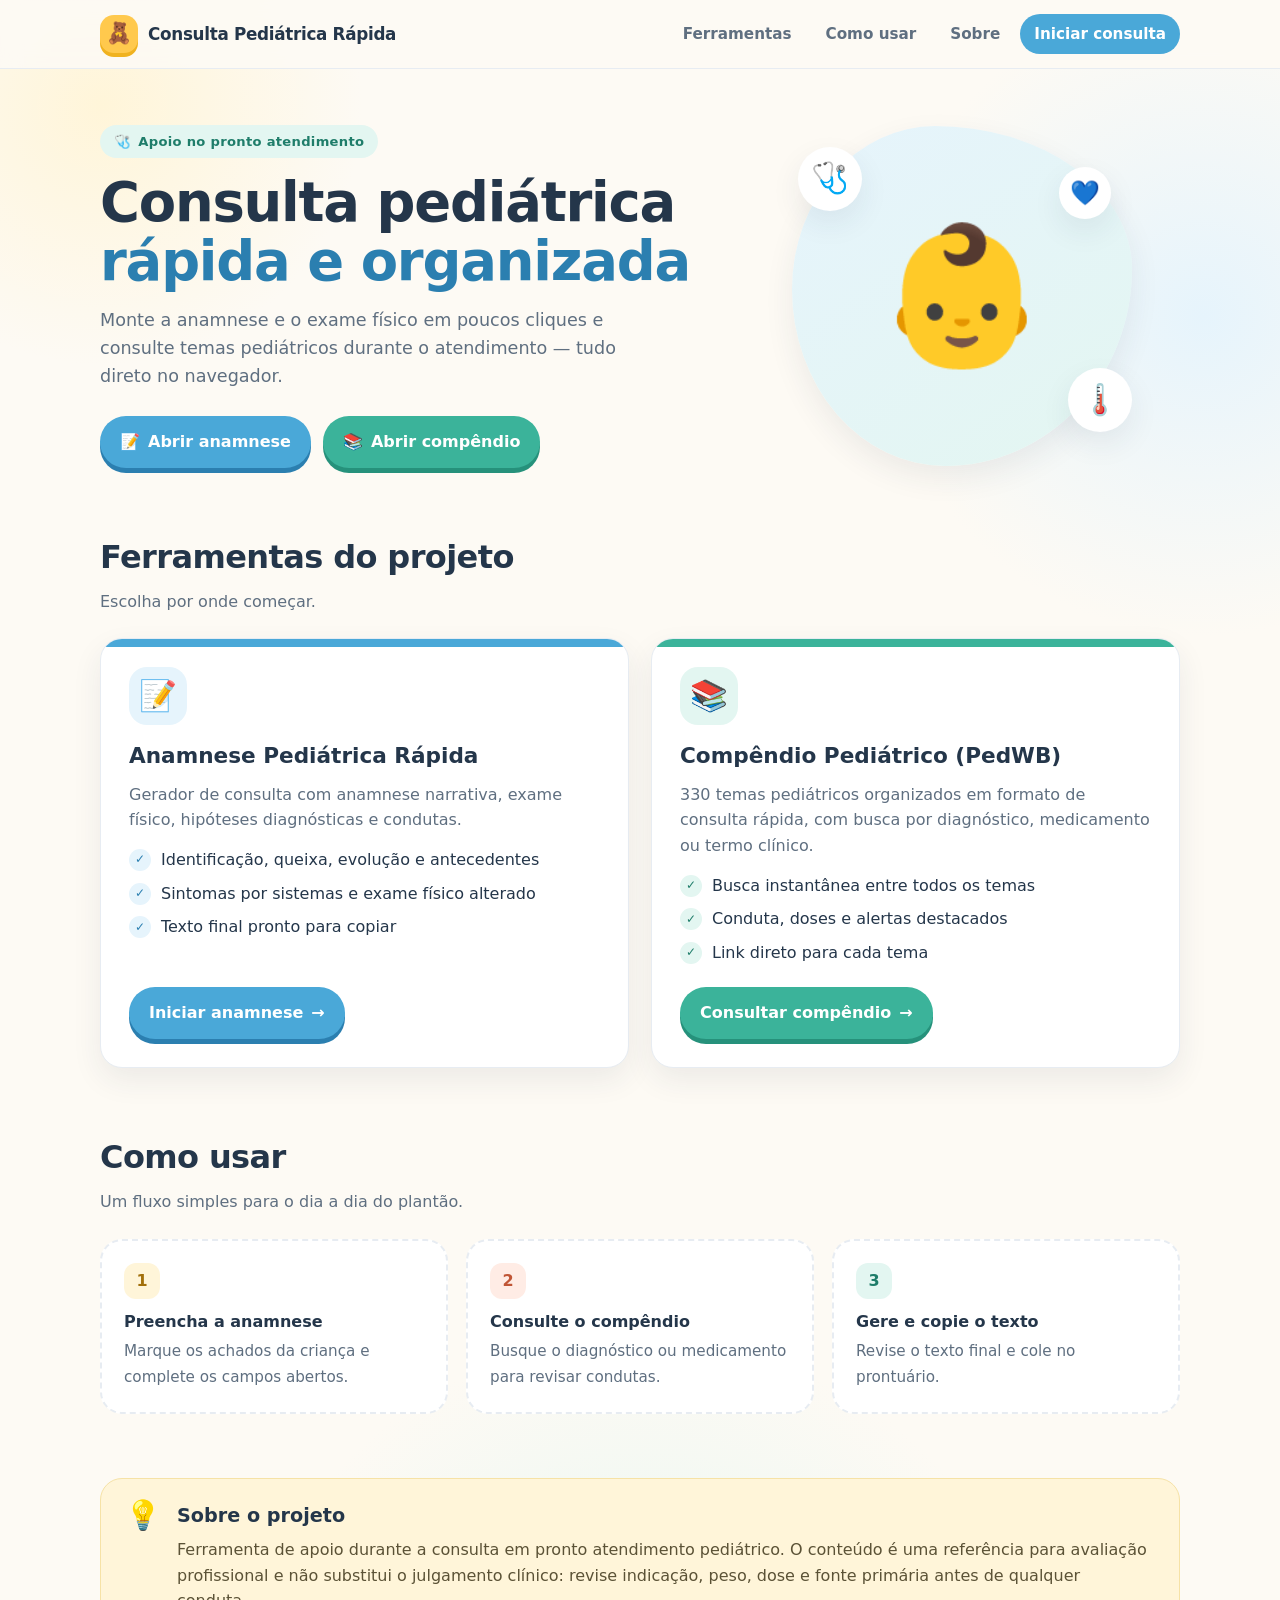
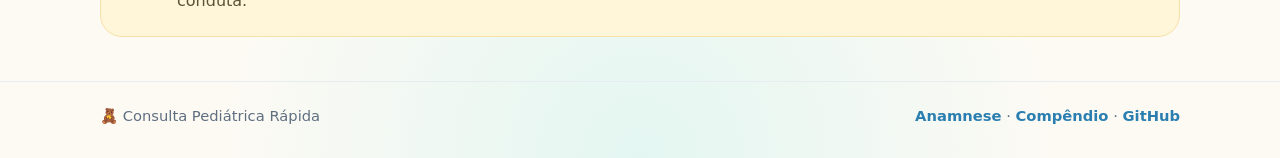
==== index.html @ bb2a7071 "Pediatric landing page with menu linking to anamnese and compêndio Co-authored-by: iagochaves3-cell " ====
<!doctype html>
<html lang="pt-BR">
<head>
<meta charset="utf-8">
<meta name="viewport" content="width=device-width, initial-scale=1">
<title>Consulta Pediátrica Rápida</title>
<meta name="description" content="Consulta Pediátrica Rápida — anamnese pediátrica guiada e compêndio pediátrico para apoio durante a consulta em pronto atendimento.">
<meta name="theme-color" content="#4aa8d8">
<link rel="icon" href="data:image/svg+xml,%3Csvg xmlns='http://www.w3.org/2000/svg' viewBox='0 0 100 100'%3E%3Ctext y='.9em' font-size='90'%3E%F0%9F%A7%B8%3C/text%3E%3C/svg%3E">
<style>
:root{--bg:#fdfaf4;--card:#fff;--text:#24364a;--muted:#5f6f80;--sky:#4aa8d8;--sky-dark:#2b7fb0;--sky-soft:#e6f4fc;--mint:#3bb39a;--mint-soft:#e3f6f1;--sun:#ffc94d;--sun-soft:#fff5d9;--peach:#ff9f80;--peach-soft:#ffece5;--border:#e7ecf2;--shadow:0 12px 30px rgba(36,54,74,.08);--radius:22px}
*{box-sizing:border-box}html{scroll-behavior:smooth}
body{margin:0;min-width:300px;font-family:ui-rounded,"SF Pro Rounded","Nunito","Varela Round","Segoe UI",system-ui,-apple-system,Arial,sans-serif;color:var(--text);line-height:1.6;background:radial-gradient(circle at 8% 6%,var(--sun-soft) 0,transparent 260px),radial-gradient(circle at 94% 18%,var(--sky-soft) 0,transparent 320px),radial-gradient(circle at 50% 100%,var(--mint-soft) 0,transparent 420px),var(--bg)}
a{color:inherit}
.wrap{width:min(1080px,calc(100% - 32px));margin:0 auto}
.skip{position:absolute;left:-999px;top:8px;background:var(--text);color:#fff;padding:8px 12px;border-radius:10px;z-index:50}.skip:focus{left:8px}
header{position:sticky;top:0;z-index:20;background:rgba(253,250,244,.9);backdrop-filter:blur(10px);border-bottom:1px solid var(--border)}
.nav{display:flex;align-items:center;justify-content:space-between;gap:12px;min-height:68px;flex-wrap:wrap;padding:8px 0}
.brand{display:inline-flex;align-items:center;gap:10px;text-decoration:none;font-weight:800;font-size:1.05rem;letter-spacing:-.3px}
.brand-mark{width:38px;height:38px;display:grid;place-items:center;border-radius:14px;background:var(--sun);font-size:1.3rem;box-shadow:0 4px 0 #f0b21f}
.menu{display:flex;gap:6px;flex-wrap:wrap;margin:0;padding:0;list-style:none}
.menu a{display:inline-block;padding:8px 14px;border-radius:999px;text-decoration:none;font-weight:700;font-size:.95rem;color:var(--muted);transition:background .15s,color .15s}
.menu a:hover,.menu a:focus-visible{background:var(--sky-soft);color:var(--sky-dark)}
.menu .menu-cta{background:var(--sky);color:#fff}.menu .menu-cta:hover,.menu .menu-cta:focus-visible{background:var(--sky-dark);color:#fff}
.hero{padding:56px 0 36px;display:grid;grid-template-columns:minmax(0,1.4fr) minmax(0,1fr);gap:32px;align-items:center}
.tag{display:inline-flex;align-items:center;gap:8px;padding:6px 14px;border-radius:999px;background:var(--mint-soft);color:#1f7d6a;font-weight:800;font-size:.82rem;letter-spacing:.3px}
h1{margin:16px 0 14px;font-size:clamp(2.1rem,5.5vw,3.4rem);line-height:1.08;letter-spacing:-1.2px}
h1 span{color:var(--sky-dark)}
.lead{margin:0 0 26px;font-size:1.1rem;color:var(--muted);max-width:560px}
.actions{display:flex;gap:12px;flex-wrap:wrap}
.btn{display:inline-flex;align-items:center;gap:8px;padding:13px 20px;border-radius:999px;text-decoration:none;font-weight:800;transition:transform .15s,box-shadow .15s,background .15s}
.btn:hover{transform:translateY(-2px)}.btn:active{transform:translateY(0)}
.btn-sky{background:var(--sky);color:#fff;box-shadow:0 5px 0 var(--sky-dark)}.btn-sky:hover{box-shadow:0 7px 0 var(--sky-dark)}
.btn-mint{background:var(--mint);color:#fff;box-shadow:0 5px 0 #26917b}.btn-mint:hover{box-shadow:0 7px 0 #26917b}
.btn-ghost{background:#fff;color:var(--text);border:2px solid var(--border)}
.hero-art{position:relative;aspect-ratio:1/1;max-width:340px;width:100%;justify-self:center;border-radius:42% 58% 55% 45%/48% 42% 58% 52%;background:linear-gradient(145deg,var(--sky-soft),var(--mint-soft));display:grid;place-items:center;font-size:clamp(5rem,14vw,8.5rem);box-shadow:var(--shadow)}
.hero-art .bubble{position:absolute;display:grid;place-items:center;width:64px;height:64px;border-radius:50%;background:#fff;font-size:1.9rem;box-shadow:var(--shadow)}
.b1{top:6%;left:2%}.b2{bottom:10%;right:0}.b3{top:12%;right:6%;width:52px!important;height:52px!important;font-size:1.5rem!important}
section{scroll-margin-top:90px}
.section-title{margin:0 0 6px;font-size:clamp(1.5rem,3.5vw,2rem);letter-spacing:-.6px}
.section-sub{margin:0 0 24px;color:var(--muted)}
.tools{padding:28px 0}
.cards{display:grid;grid-template-columns:repeat(2,minmax(0,1fr));gap:22px}
.card{position:relative;background:var(--card);border:1px solid var(--border);border-radius:var(--radius);padding:28px;box-shadow:var(--shadow);display:flex;flex-direction:column;overflow:hidden}
.card::before{content:"";position:absolute;inset:0 0 auto 0;height:8px}
.card-sky::before{background:var(--sky)}.card-mint::before{background:var(--mint)}
.card-icon{width:58px;height:58px;display:grid;place-items:center;border-radius:18px;font-size:1.9rem;margin-bottom:14px}
.card-sky .card-icon{background:var(--sky-soft)}.card-mint .card-icon{background:var(--mint-soft)}
.card h3{margin:0 0 8px;font-size:1.35rem}
.card p{margin:0 0 14px;color:var(--muted)}
.card ul{margin:0 0 22px;padding:0;list-style:none;display:grid;gap:8px}
.card li{display:flex;gap:10px;align-items:flex-start}
.card li::before{content:"✓";flex:0 0 22px;height:22px;display:grid;place-items:center;border-radius:50%;font-size:.75rem;font-weight:800;margin-top:2px}
.card-sky li::before{background:var(--sky-soft);color:var(--sky-dark)}.card-mint li::before{background:var(--mint-soft);color:#1f7d6a}
.card .btn{margin-top:auto;align-self:flex-start}
.steps{padding:36px 0}
.step-list{display:grid;grid-template-columns:repeat(3,minmax(0,1fr));gap:18px;margin:0;padding:0;list-style:none;counter-reset:step}
.step-list li{counter-increment:step;background:var(--card);border:2px dashed var(--border);border-radius:var(--radius);padding:22px}
.step-list li::before{content:counter(step);display:grid;place-items:center;width:36px;height:36px;border-radius:12px;margin-bottom:10px;font-weight:800;background:var(--sun-soft);color:#a2700b}
.step-list li:nth-child(2)::before{background:var(--peach-soft);color:#c05535}
.step-list li:nth-child(3)::before{background:var(--mint-soft);color:#1f7d6a}
.step-list strong{display:block;margin-bottom:4px}
.step-list span{color:var(--muted);font-size:.95rem}
.about{padding:28px 0 44px}
.note{display:flex;gap:16px;align-items:flex-start;background:var(--sun-soft);border:1px solid #f6e2a6;border-radius:var(--radius);padding:22px 24px}
.note-icon{font-size:1.8rem;line-height:1}
.note h2{margin:0 0 6px;font-size:1.2rem}
.note p{margin:0;color:#5b5236}
footer{border-top:1px solid var(--border);padding:22px 0 30px;color:var(--muted);font-size:.92rem}
footer .wrap{display:flex;justify-content:space-between;gap:12px;flex-wrap:wrap}
footer a{font-weight:700;color:var(--sky-dark);text-decoration:none}
a:focus-visible,.btn:focus-visible{outline:3px solid var(--sun);outline-offset:3px}
@media(max-width:860px){.hero{grid-template-columns:1fr;padding-top:36px;text-align:center}.lead{margin-left:auto;margin-right:auto}.actions{justify-content:center}.hero-art{max-width:240px;order:-1}.cards,.step-list{grid-template-columns:1fr}}
@media(max-width:560px){header{position:static}.nav{justify-content:center}.menu{justify-content:center}.menu a{padding:7px 11px;font-size:.9rem}.card{padding:22px}.btn{width:100%;justify-content:center}.card .btn{align-self:stretch}.note{flex-direction:column}}
@media(prefers-reduced-motion:reduce){html{scroll-behavior:auto}.btn,.menu a{transition:none}.btn:hover{transform:none}}
</style>
</head>
<body>
<a class="skip" href="#ferramentas">Pular para o conteúdo</a>
<header>
  <nav class="wrap nav" aria-label="Menu principal">
    <a class="brand" href="./"><span class="brand-mark" aria-hidden="true">🧸</span>Consulta Pediátrica Rápida</a>
    <ul class="menu">
      <li><a href="#ferramentas">Ferramentas</a></li>
      <li><a href="#como-usar">Como usar</a></li>
      <li><a href="#sobre">Sobre</a></li>
      <li><a class="menu-cta" href="anamnese/">Iniciar consulta</a></li>
    </ul>
  </nav>
</header>

<main>
  <div class="wrap hero">
    <div>
      <span class="tag"><span aria-hidden="true">🩺</span> Apoio no pronto atendimento</span>
      <h1>Consulta pediátrica <span>rápida e organizada</span></h1>
      <p class="lead">Monte a anamnese e o exame físico em poucos cliques e consulte temas pediátricos durante o atendimento — tudo direto no navegador.</p>
      <div class="actions">
        <a class="btn btn-sky" href="anamnese/"><span aria-hidden="true">📝</span> Abrir anamnese</a>
        <a class="btn btn-mint" href="pedwb/"><span aria-hidden="true">📚</span> Abrir compêndio</a>
      </div>
    </div>
    <div class="hero-art" aria-hidden="true">
      👶
      <span class="bubble b1">🩺</span>
      <span class="bubble b2">🌡️</span>
      <span class="bubble b3">💙</span>
    </div>
  </div>

  <section class="wrap tools" id="ferramentas" aria-labelledby="ferramentas-titulo">
    <h2 class="section-title" id="ferramentas-titulo">Ferramentas do projeto</h2>
    <p class="section-sub">Escolha por onde começar.</p>
    <div class="cards">
      <article class="card card-sky">
        <div class="card-icon" aria-hidden="true">📝</div>
        <h3>Anamnese Pediátrica Rápida</h3>
        <p>Gerador de consulta com anamnese narrativa, exame físico, hipóteses diagnósticas e condutas.</p>
        <ul>
          <li>Identificação, queixa, evolução e antecedentes</li>
          <li>Sintomas por sistemas e exame físico alterado</li>
          <li>Texto final pronto para copiar</li>
        </ul>
        <a class="btn btn-sky" href="anamnese/">Iniciar anamnese <span aria-hidden="true">→</span></a>
      </article>
      <article class="card card-mint">
        <div class="card-icon" aria-hidden="true">📚</div>
        <h3>Compêndio Pediátrico (PedWB)</h3>
        <p>330 temas pediátricos organizados em formato de consulta rápida, com busca por diagnóstico, medicamento ou termo clínico.</p>
        <ul>
          <li>Busca instantânea entre todos os temas</li>
          <li>Conduta, doses e alertas destacados</li>
          <li>Link direto para cada tema</li>
        </ul>
        <a class="btn btn-mint" href="pedwb/">Consultar compêndio <span aria-hidden="true">→</span></a>
      </article>
    </div>
  </section>

  <section class="wrap steps" id="como-usar" aria-labelledby="como-usar-titulo">
    <h2 class="section-title" id="como-usar-titulo">Como usar</h2>
    <p class="section-sub">Um fluxo simples para o dia a dia do plantão.</p>
    <ol class="step-list">
      <li><strong>Preencha a anamnese</strong><span>Marque os achados da criança e complete os campos abertos.</span></li>
      <li><strong>Consulte o compêndio</strong><span>Busque o diagnóstico ou medicamento para revisar condutas.</span></li>
      <li><strong>Gere e copie o texto</strong><span>Revise o texto final e cole no prontuário.</span></li>
    </ol>
  </section>

  <section class="wrap about" id="sobre" aria-labelledby="sobre-titulo">
    <div class="note">
      <div class="note-icon" aria-hidden="true">💡</div>
      <div>
        <h2 id="sobre-titulo">Sobre o projeto</h2>
        <p>Ferramenta de apoio durante a consulta em pronto atendimento pediátrico. O conteúdo é uma referência para avaliação profissional e não substitui o julgamento clínico: revise indicação, peso, dose e fonte primária antes de qualquer conduta.</p>
      </div>
    </div>
  </section>
</main>

<footer>
  <div class="wrap">
    <span>🧸 Consulta Pediátrica Rápida</span>
    <span><a href="anamnese/">Anamnese</a> · <a href="pedwb/">Compêndio</a> · <a href="https://github.com/iagochaves3-cell/consulta-pediatrica-rapida">GitHub</a></span>
  </div>
</footer>
</body>
</html>
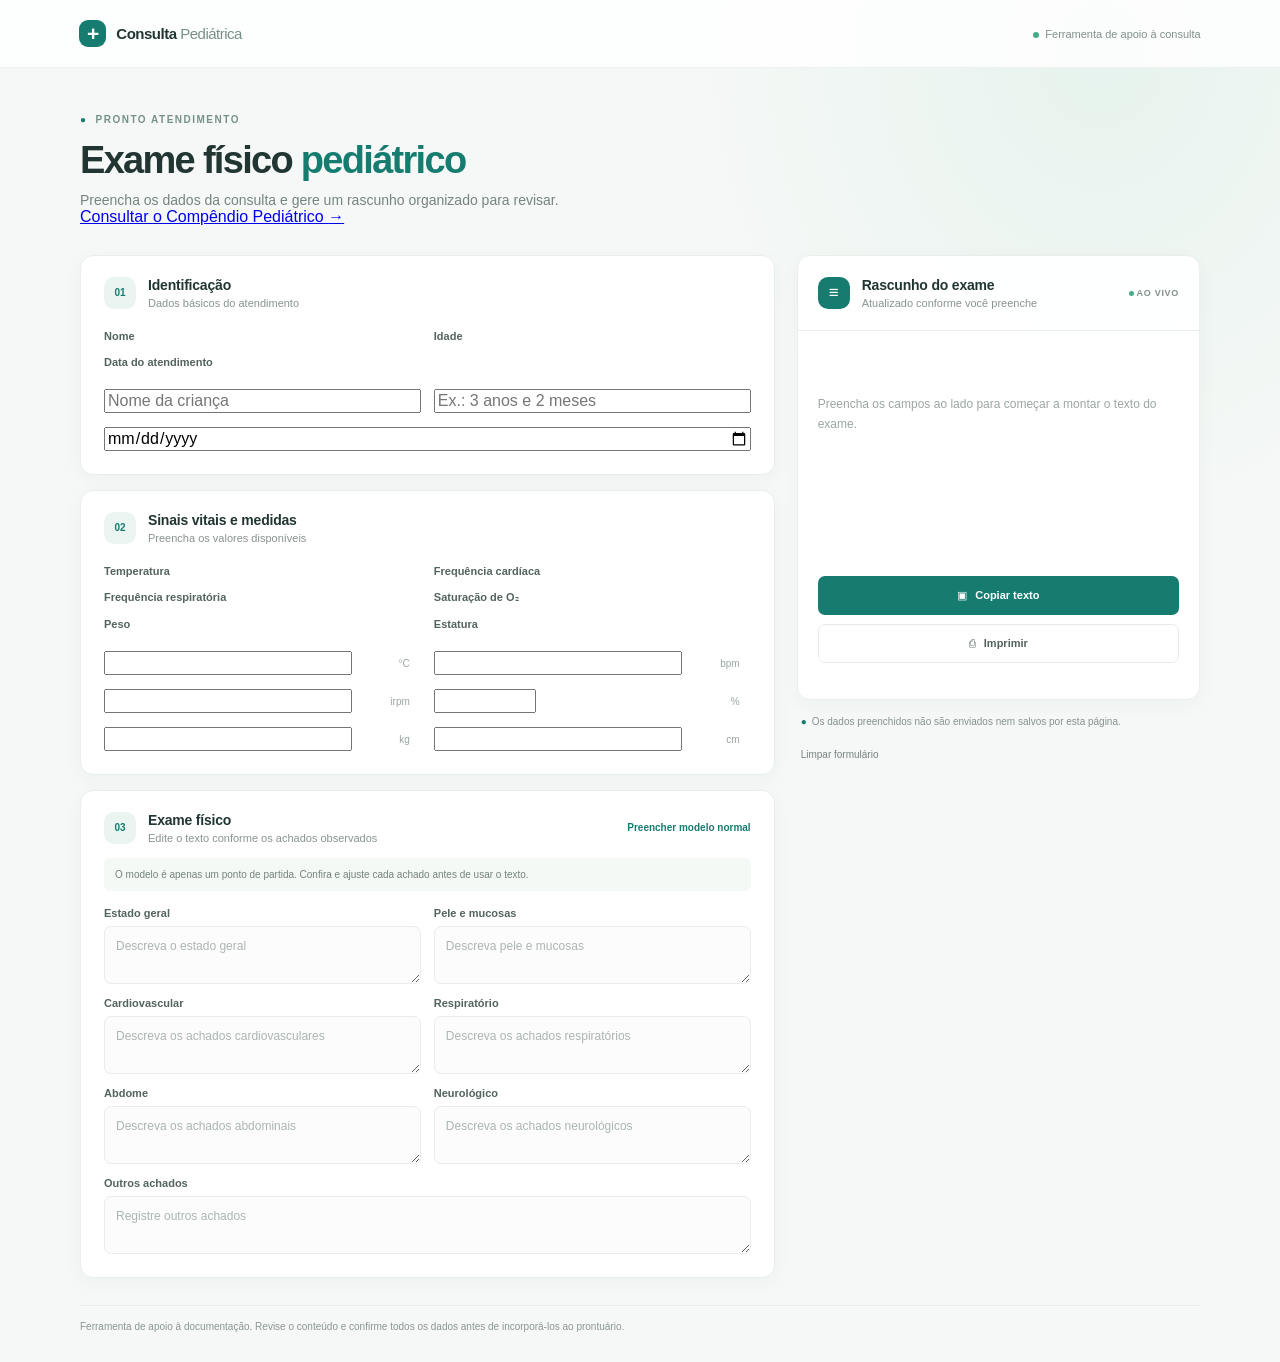
==== commit d4e38f35: "Build the main consultation page Co-authored-by: iagochaves3-cell <321781833+iagochaves3-cell@users." ====
--- a/index.html
+++ b/index.html
@@ -1,168 +1,129 @@
 <!doctype html>
 <html lang="pt-BR">
 <head>
-<meta charset="utf-8">
-<meta name="viewport" content="width=device-width, initial-scale=1">
-<title>Consulta Pediátrica Rápida</title>
-<meta name="description" content="Consulta Pediátrica Rápida — anamnese pediátrica guiada e compêndio pediátrico para apoio durante a consulta em pronto atendimento.">
-<meta name="theme-color" content="#4aa8d8">
-<link rel="icon" href="data:image/svg+xml,%3Csvg xmlns='http://www.w3.org/2000/svg' viewBox='0 0 100 100'%3E%3Ctext y='.9em' font-size='90'%3E%F0%9F%A7%B8%3C/text%3E%3C/svg%3E">
-<style>
-:root{--bg:#fdfaf4;--card:#fff;--text:#24364a;--muted:#5f6f80;--sky:#4aa8d8;--sky-dark:#2b7fb0;--sky-soft:#e6f4fc;--mint:#3bb39a;--mint-soft:#e3f6f1;--sun:#ffc94d;--sun-soft:#fff5d9;--peach:#ff9f80;--peach-soft:#ffece5;--border:#e7ecf2;--shadow:0 12px 30px rgba(36,54,74,.08);--radius:22px}
-*{box-sizing:border-box}html{scroll-behavior:smooth}
-body{margin:0;min-width:300px;font-family:ui-rounded,"SF Pro Rounded","Nunito","Varela Round","Segoe UI",system-ui,-apple-system,Arial,sans-serif;color:var(--text);line-height:1.6;background:radial-gradient(circle at 8% 6%,var(--sun-soft) 0,transparent 260px),radial-gradient(circle at 94% 18%,var(--sky-soft) 0,transparent 320px),radial-gradient(circle at 50% 100%,var(--mint-soft) 0,transparent 420px),var(--bg)}
-a{color:inherit}
-.wrap{width:min(1080px,calc(100% - 32px));margin:0 auto}
-.skip{position:absolute;left:-999px;top:8px;background:var(--text);color:#fff;padding:8px 12px;border-radius:10px;z-index:50}.skip:focus{left:8px}
-header{position:sticky;top:0;z-index:20;background:rgba(253,250,244,.9);backdrop-filter:blur(10px);border-bottom:1px solid var(--border)}
-.nav{display:flex;align-items:center;justify-content:space-between;gap:12px;min-height:68px;flex-wrap:wrap;padding:8px 0}
-.brand{display:inline-flex;align-items:center;gap:10px;text-decoration:none;font-weight:800;font-size:1.05rem;letter-spacing:-.3px}
-.brand-mark{width:38px;height:38px;display:grid;place-items:center;border-radius:14px;background:var(--sun);font-size:1.3rem;box-shadow:0 4px 0 #f0b21f}
-.menu{display:flex;gap:6px;flex-wrap:wrap;margin:0;padding:0;list-style:none}
-.menu a{display:inline-block;padding:8px 14px;border-radius:999px;text-decoration:none;font-weight:700;font-size:.95rem;color:var(--muted);transition:background .15s,color .15s}
-.menu a:hover,.menu a:focus-visible{background:var(--sky-soft);color:var(--sky-dark)}
-.menu .menu-cta{background:var(--sky);color:#fff}.menu .menu-cta:hover,.menu .menu-cta:focus-visible{background:var(--sky-dark);color:#fff}
-.hero{padding:56px 0 36px;display:grid;grid-template-columns:minmax(0,1.4fr) minmax(0,1fr);gap:32px;align-items:center}
-.tag{display:inline-flex;align-items:center;gap:8px;padding:6px 14px;border-radius:999px;background:var(--mint-soft);color:#1f7d6a;font-weight:800;font-size:.82rem;letter-spacing:.3px}
-h1{margin:16px 0 14px;font-size:clamp(2.1rem,5.5vw,3.4rem);line-height:1.08;letter-spacing:-1.2px}
-h1 span{color:var(--sky-dark)}
-.lead{margin:0 0 26px;font-size:1.1rem;color:var(--muted);max-width:560px}
-.actions{display:flex;gap:12px;flex-wrap:wrap}
-.btn{display:inline-flex;align-items:center;gap:8px;padding:13px 20px;border-radius:999px;text-decoration:none;font-weight:800;transition:transform .15s,box-shadow .15s,background .15s}
-.btn:hover{transform:translateY(-2px)}.btn:active{transform:translateY(0)}
-.btn-sky{background:var(--sky);color:#fff;box-shadow:0 5px 0 var(--sky-dark)}.btn-sky:hover{box-shadow:0 7px 0 var(--sky-dark)}
-.btn-mint{background:var(--mint);color:#fff;box-shadow:0 5px 0 #26917b}.btn-mint:hover{box-shadow:0 7px 0 #26917b}
-.btn-ghost{background:#fff;color:var(--text);border:2px solid var(--border)}
-.hero-art{position:relative;aspect-ratio:1/1;max-width:340px;width:100%;justify-self:center;border-radius:42% 58% 55% 45%/48% 42% 58% 52%;background:linear-gradient(145deg,var(--sky-soft),var(--mint-soft));display:grid;place-items:center;font-size:clamp(5rem,14vw,8.5rem);box-shadow:var(--shadow)}
-.hero-art .bubble{position:absolute;display:grid;place-items:center;width:64px;height:64px;border-radius:50%;background:#fff;font-size:1.9rem;box-shadow:var(--shadow)}
-.b1{top:6%;left:2%}.b2{bottom:10%;right:0}.b3{top:12%;right:6%;width:52px!important;height:52px!important;font-size:1.5rem!important}
-section{scroll-margin-top:90px}
-.section-title{margin:0 0 6px;font-size:clamp(1.5rem,3.5vw,2rem);letter-spacing:-.6px}
-.section-sub{margin:0 0 24px;color:var(--muted)}
-.tools{padding:28px 0}
-.cards{display:grid;grid-template-columns:repeat(2,minmax(0,1fr));gap:22px}
-.card{position:relative;background:var(--card);border:1px solid var(--border);border-radius:var(--radius);padding:28px;box-shadow:var(--shadow);display:flex;flex-direction:column;overflow:hidden}
-.card::before{content:"";position:absolute;inset:0 0 auto 0;height:8px}
-.card-sky::before{background:var(--sky)}.card-mint::before{background:var(--mint)}
-.card-icon{width:58px;height:58px;display:grid;place-items:center;border-radius:18px;font-size:1.9rem;margin-bottom:14px}
-.card-sky .card-icon{background:var(--sky-soft)}.card-mint .card-icon{background:var(--mint-soft)}
-.card h3{margin:0 0 8px;font-size:1.35rem}
-.card p{margin:0 0 14px;color:var(--muted)}
-.card ul{margin:0 0 22px;padding:0;list-style:none;display:grid;gap:8px}
-.card li{display:flex;gap:10px;align-items:flex-start}
-.card li::before{content:"✓";flex:0 0 22px;height:22px;display:grid;place-items:center;border-radius:50%;font-size:.75rem;font-weight:800;margin-top:2px}
-.card-sky li::before{background:var(--sky-soft);color:var(--sky-dark)}.card-mint li::before{background:var(--mint-soft);color:#1f7d6a}
-.card .btn{margin-top:auto;align-self:flex-start}
-.steps{padding:36px 0}
-.step-list{display:grid;grid-template-columns:repeat(3,minmax(0,1fr));gap:18px;margin:0;padding:0;list-style:none;counter-reset:step}
-.step-list li{counter-increment:step;background:var(--card);border:2px dashed var(--border);border-radius:var(--radius);padding:22px}
-.step-list li::before{content:counter(step);display:grid;place-items:center;width:36px;height:36px;border-radius:12px;margin-bottom:10px;font-weight:800;background:var(--sun-soft);color:#a2700b}
-.step-list li:nth-child(2)::before{background:var(--peach-soft);color:#c05535}
-.step-list li:nth-child(3)::before{background:var(--mint-soft);color:#1f7d6a}
-.step-list strong{display:block;margin-bottom:4px}
-.step-list span{color:var(--muted);font-size:.95rem}
-.about{padding:28px 0 44px}
-.note{display:flex;gap:16px;align-items:flex-start;background:var(--sun-soft);border:1px solid #f6e2a6;border-radius:var(--radius);padding:22px 24px}
-.note-icon{font-size:1.8rem;line-height:1}
-.note h2{margin:0 0 6px;font-size:1.2rem}
-.note p{margin:0;color:#5b5236}
-footer{border-top:1px solid var(--border);padding:22px 0 30px;color:var(--muted);font-size:.92rem}
-footer .wrap{display:flex;justify-content:space-between;gap:12px;flex-wrap:wrap}
-footer a{font-weight:700;color:var(--sky-dark);text-decoration:none}
-a:focus-visible,.btn:focus-visible{outline:3px solid var(--sun);outline-offset:3px}
-@media(max-width:860px){.hero{grid-template-columns:1fr;padding-top:36px;text-align:center}.lead{margin-left:auto;margin-right:auto}.actions{justify-content:center}.hero-art{max-width:240px;order:-1}.cards,.step-list{grid-template-columns:1fr}}
-@media(max-width:560px){header{position:static}.nav{justify-content:center}.menu{justify-content:center}.menu a{padding:7px 11px;font-size:.9rem}.card{padding:22px}.btn{width:100%;justify-content:center}.card .btn{align-self:stretch}.note{flex-direction:column}}
-@media(prefers-reduced-motion:reduce){html{scroll-behavior:auto}.btn,.menu a{transition:none}.btn:hover{transform:none}}
-</style>
+  <meta charset="utf-8">
+  <meta name="viewport" content="width=device-width, initial-scale=1">
+  <meta name="description" content="Ferramenta para organizar informações e gerar um rascunho de exame pediátrico.">
+  <title>Consulta Pediátrica Rápida</title>
+  <link rel="stylesheet" href="./styles.css">
+  <script src="./app.js" defer></script>
 </head>
 <body>
-<a class="skip" href="#ferramentas">Pular para o conteúdo</a>
-<header>
-  <nav class="wrap nav" aria-label="Menu principal">
-    <a class="brand" href="./"><span class="brand-mark" aria-hidden="true">🧸</span>Consulta Pediátrica Rápida</a>
-    <ul class="menu">
-      <li><a href="#ferramentas">Ferramentas</a></li>
-      <li><a href="#como-usar">Como usar</a></li>
-      <li><a href="#sobre">Sobre</a></li>
-      <li><a class="menu-cta" href="anamnese/">Iniciar consulta</a></li>
-    </ul>
-  </nav>
-</header>
+  <header class="topbar">
+    <a class="brand" href="./">
+      <span class="brand-mark" aria-hidden="true">+</span>
+      <span>Consulta <span class="brand-light">Pediátrica</span></span>
+    </a>
+    <div class="topbar-note"><span class="status-dot"></span>Ferramenta de apoio à consulta</div>
+  </header>
 
-<main>
-  <div class="wrap hero">
-    <div>
-      <span class="tag"><span aria-hidden="true">🩺</span> Apoio no pronto atendimento</span>
-      <h1>Consulta pediátrica <span>rápida e organizada</span></h1>
-      <p class="lead">Monte a anamnese e o exame físico em poucos cliques e consulte temas pediátricos durante o atendimento — tudo direto no navegador.</p>
-      <div class="actions">
-        <a class="btn btn-sky" href="anamnese/"><span aria-hidden="true">📝</span> Abrir anamnese</a>
-        <a class="btn btn-mint" href="pedwb/"><span aria-hidden="true">📚</span> Abrir compêndio</a>
-      </div>
+  <main class="page-shell">
+    <section class="intro" aria-labelledby="page-title">
+      <div class="eyebrow"><span aria-hidden="true">●</span>PRONTO ATENDIMENTO</div>
+      <h1 id="page-title">Exame físico <span>pediátrico</span></h1>
+      <p>Preencha os dados da consulta e gere um rascunho organizado para revisar.</p>
+      <a class="intro-link" href="./pedwb/">Consultar o Compêndio Pediátrico <span aria-hidden="true">→</span></a>
+    </section>
+
+    <div class="workspace">
+      <form class="form-column" id="exam-form">
+        <section class="card" aria-labelledby="identity-heading">
+          <div class="section-heading">
+            <span class="section-icon" aria-hidden="true">01</span>
+            <div>
+              <h2 id="identity-heading">Identificação</h2>
+              <p>Dados básicos do atendimento</p>
+            </div>
+          </div>
+          <div class="field-grid">
+            <label class="field" for="patient-name">Nome</label>
+            <label class="field" for="patient-age">Idade</label>
+            <label class="field field-wide" for="exam-date">Data do atendimento</label>
+          </div>
+          <div class="field-grid">
+            <input id="patient-name" name="patient-name" type="text" autocomplete="off" placeholder="Nome da criança">
+            <input id="patient-age" name="patient-age" type="text" autocomplete="off" placeholder="Ex.: 3 anos e 2 meses">
+            <input class="field-wide" id="exam-date" name="exam-date" type="date">
+          </div>
+        </section>
+
+        <section class="card" aria-labelledby="vitals-heading">
+          <div class="section-heading">
+            <span class="section-icon" aria-hidden="true">02</span>
+            <div>
+              <h2 id="vitals-heading">Sinais vitais e medidas</h2>
+              <p>Preencha os valores disponíveis</p>
+            </div>
+          </div>
+          <div class="field-grid">
+            <label class="field" for="temperature">Temperatura</label>
+            <label class="field" for="heart-rate">Frequência cardíaca</label>
+            <label class="field" for="respiratory-rate">Frequência respiratória</label>
+            <label class="field" for="oxygen-saturation">Saturação de O₂</label>
+            <label class="field" for="weight">Peso</label>
+            <label class="field" for="height">Estatura</label>
+          </div>
+          <div class="field-grid">
+            <div class="input-unit"><input id="temperature" name="temperature" type="number" step="0.1" inputmode="decimal" aria-label="Temperatura"><span>°C</span></div>
+            <div class="input-unit"><input id="heart-rate" name="heart-rate" type="number" step="1" inputmode="numeric" aria-label="Frequência cardíaca"><span>bpm</span></div>
+            <div class="input-unit"><input id="respiratory-rate" name="respiratory-rate" type="number" step="1" inputmode="numeric" aria-label="Frequência respiratória"><span>irpm</span></div>
+            <div class="input-unit"><input id="oxygen-saturation" name="oxygen-saturation" type="number" min="0" max="100" step="1" inputmode="numeric" aria-label="Saturação de oxigênio"><span>%</span></div>
+            <div class="input-unit"><input id="weight" name="weight" type="number" min="0" step="0.01" inputmode="decimal" aria-label="Peso"><span>kg</span></div>
+            <div class="input-unit"><input id="height" name="height" type="number" min="0" step="0.1" inputmode="decimal" aria-label="Estatura"><span>cm</span></div>
+          </div>
+        </section>
+
+        <section class="card" aria-labelledby="examination-heading">
+          <div class="section-heading section-heading-wrap">
+            <span class="section-icon" aria-hidden="true">03</span>
+            <div>
+              <h2 id="examination-heading">Exame físico</h2>
+              <p>Edite o texto conforme os achados observados</p>
+            </div>
+            <button class="text-button" id="normal-template" type="button">Preencher modelo normal</button>
+          </div>
+          <p class="template-note">O modelo é apenas um ponto de partida. Confira e ajuste cada achado antes de usar o texto.</p>
+          <div class="exam-fields">
+            <label class="field" for="general">Estado geral<textarea id="general" name="general" rows="2" placeholder="Descreva o estado geral"></textarea></label>
+            <label class="field" for="skin">Pele e mucosas<textarea id="skin" name="skin" rows="2" placeholder="Descreva pele e mucosas"></textarea></label>
+            <label class="field" for="cardiovascular">Cardiovascular<textarea id="cardiovascular" name="cardiovascular" rows="2" placeholder="Descreva os achados cardiovasculares"></textarea></label>
+            <label class="field" for="respiratory">Respiratório<textarea id="respiratory" name="respiratory" rows="2" placeholder="Descreva os achados respiratórios"></textarea></label>
+            <label class="field" for="abdomen">Abdome<textarea id="abdomen" name="abdomen" rows="2" placeholder="Descreva os achados abdominais"></textarea></label>
+            <label class="field" for="neurological">Neurológico<textarea id="neurological" name="neurological" rows="2" placeholder="Descreva os achados neurológicos"></textarea></label>
+            <label class="field" for="other-findings">Outros achados<textarea id="other-findings" name="other-findings" rows="2" placeholder="Registre outros achados"></textarea></label>
+          </div>
+        </section>
+      </form>
+
+      <aside class="result-column" aria-labelledby="report-heading">
+        <section class="result-card">
+          <div class="result-header">
+            <div class="section-heading">
+              <span class="result-icon" aria-hidden="true">≡</span>
+              <div>
+                <h2 id="report-heading">Rascunho do exame</h2>
+                <p>Atualizado conforme você preenche</p>
+              </div>
+            </div>
+            <span class="live-label"><span class="status-dot"></span>AO VIVO</span>
+          </div>
+          <div class="report" id="report" aria-live="polite" aria-atomic="true">
+            <p class="empty-state">Preencha os campos ao lado para começar a montar o texto do exame.</p>
+          </div>
+          <div class="result-actions">
+            <button class="button button-primary" id="copy-report" type="button"><span aria-hidden="true">▣</span> Copiar texto</button>
+            <button class="button button-secondary" id="print-report" type="button"><span aria-hidden="true">⎙</span> Imprimir</button>
+          </div>
+          <p class="copy-status" id="copy-status" role="status" aria-live="polite"></p>
+        </section>
+        <p class="privacy-note"><span aria-hidden="true">●</span>Os dados preenchidos não são enviados nem salvos por esta página.</p>
+        <button class="clear-button" id="clear-form" type="button">Limpar formulário</button>
+      </aside>
     </div>
-    <div class="hero-art" aria-hidden="true">
-      👶
-      <span class="bubble b1">🩺</span>
-      <span class="bubble b2">🌡️</span>
-      <span class="bubble b3">💙</span>
-    </div>
-  </div>
 
-  <section class="wrap tools" id="ferramentas" aria-labelledby="ferramentas-titulo">
-    <h2 class="section-title" id="ferramentas-titulo">Ferramentas do projeto</h2>
-    <p class="section-sub">Escolha por onde começar.</p>
-    <div class="cards">
-      <article class="card card-sky">
-        <div class="card-icon" aria-hidden="true">📝</div>
-        <h3>Anamnese Pediátrica Rápida</h3>
-        <p>Gerador de consulta com anamnese narrativa, exame físico, hipóteses diagnósticas e condutas.</p>
-        <ul>
-          <li>Identificação, queixa, evolução e antecedentes</li>
-          <li>Sintomas por sistemas e exame físico alterado</li>
-          <li>Texto final pronto para copiar</li>
-        </ul>
-        <a class="btn btn-sky" href="anamnese/">Iniciar anamnese <span aria-hidden="true">→</span></a>
-      </article>
-      <article class="card card-mint">
-        <div class="card-icon" aria-hidden="true">📚</div>
-        <h3>Compêndio Pediátrico (PedWB)</h3>
-        <p>330 temas pediátricos organizados em formato de consulta rápida, com busca por diagnóstico, medicamento ou termo clínico.</p>
-        <ul>
-          <li>Busca instantânea entre todos os temas</li>
-          <li>Conduta, doses e alertas destacados</li>
-          <li>Link direto para cada tema</li>
-        </ul>
-        <a class="btn btn-mint" href="pedwb/">Consultar compêndio <span aria-hidden="true">→</span></a>
-      </article>
-    </div>
-  </section>
-
-  <section class="wrap steps" id="como-usar" aria-labelledby="como-usar-titulo">
-    <h2 class="section-title" id="como-usar-titulo">Como usar</h2>
-    <p class="section-sub">Um fluxo simples para o dia a dia do plantão.</p>
-    <ol class="step-list">
-      <li><strong>Preencha a anamnese</strong><span>Marque os achados da criança e complete os campos abertos.</span></li>
-      <li><strong>Consulte o compêndio</strong><span>Busque o diagnóstico ou medicamento para revisar condutas.</span></li>
-      <li><strong>Gere e copie o texto</strong><span>Revise o texto final e cole no prontuário.</span></li>
-    </ol>
-  </section>
-
-  <section class="wrap about" id="sobre" aria-labelledby="sobre-titulo">
-    <div class="note">
-      <div class="note-icon" aria-hidden="true">💡</div>
-      <div>
-        <h2 id="sobre-titulo">Sobre o projeto</h2>
-        <p>Ferramenta de apoio durante a consulta em pronto atendimento pediátrico. O conteúdo é uma referência para avaliação profissional e não substitui o julgamento clínico: revise indicação, peso, dose e fonte primária antes de qualquer conduta.</p>
-      </div>
-    </div>
-  </section>
-</main>
-
-<footer>
-  <div class="wrap">
-    <span>🧸 Consulta Pediátrica Rápida</span>
-    <span><a href="anamnese/">Anamnese</a> · <a href="pedwb/">Compêndio</a> · <a href="https://github.com/iagochaves3-cell/consulta-pediatrica-rapida">GitHub</a></span>
-  </div>
-</footer>
+    <footer class="page-footer">
+      Ferramenta de apoio à documentação. Revise o conteúdo e confirme todos os dados antes de incorporá-los ao prontuário.
+    </footer>
+  </main>
 </body>
 </html>
--- a/styles.css
+++ b/styles.css
@@ -0,0 +1,190 @@
+@import url("https://fonts.googleapis.com/css2?family=DM+Sans:wght@400;500;600;700&family=Manrope:wght@400;500;600;700;800&display=swap");
+
+:root {
+  color-scheme: light;
+  font-family: "DM Sans", sans-serif;
+  color: #213533;
+  background: #f5f8f6;
+  font-synthesis: none;
+  text-rendering: optimizeLegibility;
+  --ink: #213533;
+  --muted: #7d8985;
+  --line: #e8eeea;
+  --teal: #167c70;
+  --mint: #e5f4ef;
+}
+
+* { box-sizing: border-box; }
+
+body {
+  margin: 0;
+  min-width: 320px;
+  background:
+    radial-gradient(ellipse at 86% 4%, rgba(211, 236, 226, .42), transparent 25rem),
+    #f5f8f6;
+}
+
+button, input, textarea { font: inherit; }
+button { cursor: pointer; }
+.resultado-grid { display: grid; gap: 14px; }
+.resultado-grid label { display: flex; flex-direction: column; gap: 7px; color: #53635e; font-size: 11px; font-weight: 600; }
+.resultado-grid textarea { width: 100%; min-height: 120px; padding: 10px 11px; border: 1px solid #e8eeea; border-radius: 7px; outline: none; background: #fbfcfb; color: #2b3d39; resize: vertical; line-height: 1.5; }
+
+.topbar {
+  height: 68px;
+  padding: 0 max(6.2vw, calc((100vw - 1240px) / 2));
+  display: flex;
+  align-items: center;
+  justify-content: space-between;
+  background: rgba(255, 255, 255, .85);
+  border-bottom: 1px solid #edf1ee;
+}
+
+.brand {
+  display: inline-flex;
+  align-items: center;
+  gap: 10px;
+  color: var(--ink);
+  font-family: Manrope, sans-serif;
+  font-size: 15px;
+  font-weight: 800;
+  letter-spacing: -.5px;
+  text-decoration: none;
+}
+
+.brand-mark {
+  width: 27px;
+  height: 27px;
+  display: grid;
+  place-items: center;
+  border-radius: 9px;
+  color: white;
+  background: var(--teal);
+  font-size: 21px;
+  line-height: 1;
+}
+
+.brand-light { color: #78908a; font-weight: 500; }
+.topbar-note, .live-label { color: #81908b; font-size: 11px; }
+.status-dot { width: 6px; height: 6px; display: inline-block; margin-right: 6px; border-radius: 50%; background: #45ac87; }
+
+.page-shell { width: min(1120px, calc(100% - 48px)); margin: 0 auto; }
+.intro { padding: 46px 0 29px; }
+.eyebrow { color: #77918a; font-size: 10px; font-weight: 700; letter-spacing: 1.5px; }
+.eyebrow span { margin-right: 8px; color: var(--teal); }
+h1, h2, p { margin-top: 0; }
+h1 {
+  margin: 13px 0 8px;
+  font: 800 clamp(28px, 4vw, 38px)/1.2 Manrope, sans-serif;
+  letter-spacing: -1.7px;
+}
+h1 span { color: var(--teal); }
+.intro > p { margin: 0; color: #77847f; font-size: 14px; }
+
+.workspace { display: grid; grid-template-columns: minmax(0, 1.55fr) minmax(300px, .9fr); gap: 22px; align-items: start; }
+.form-column { display: grid; gap: 15px; }
+.card, .result-card {
+  border: 1px solid #e8eeea;
+  border-radius: 13px;
+  background: rgba(255, 255, 255, .94);
+  box-shadow: 0 5px 20px rgba(32, 67, 55, .035);
+}
+.card { padding: 21px 23px 23px; }
+.section-heading { display: flex; align-items: center; gap: 12px; }
+.section-heading h2 { margin: 0 0 4px; font: 700 14px Manrope, sans-serif; letter-spacing: -.2px; }
+.section-heading p { margin: 0; color: #89938f; font-size: 11px; }
+.section-icon, .result-icon {
+  width: 32px;
+  height: 32px;
+  flex: 0 0 auto;
+  display: grid;
+  place-items: center;
+  border-radius: 10px;
+  color: var(--teal);
+  background: #eaf5f1;
+  font-size: 10px;
+  font-weight: 700;
+}
+.field-grid { display: grid; grid-template-columns: repeat(2, minmax(0, 1fr)); gap: 14px 13px; margin-top: 21px; }
+.field-wide { grid-column: 1 / -1; }
+.field { min-width: 0; display: flex; flex-direction: column; gap: 7px; color: #53635e; font-size: 11px; font-weight: 600; }
+.field input, .field textarea {
+  width: 100%;
+  border: 1px solid #e8eeea;
+  border-radius: 7px;
+  outline: none;
+  background: #fbfcfb;
+  color: #2b3d39;
+  font-size: 12px;
+  font-weight: 400;
+  transition: border-color .15s, box-shadow .15s;
+}
+.field input { height: 38px; padding: 0 11px; }
+.field textarea { min-height: 57px; padding: 10px 11px; resize: vertical; line-height: 1.5; }
+.field input::placeholder, .field textarea::placeholder { color: #abb5b1; }
+.field input:focus, .field textarea:focus { border-color: #72b9a7; box-shadow: 0 0 0 3px rgba(22, 124, 112, .08); }
+.input-unit { position: relative; }
+.input-unit input { padding-right: 42px; }
+.input-unit > span { position: absolute; top: 50%; right: 11px; transform: translateY(-50%); color: #9aa59f; font-size: 10px; font-weight: 500; }
+.section-heading-wrap { position: relative; }
+.text-button { margin-left: auto; border: 0; padding: 8px 0 8px 8px; color: var(--teal); background: transparent; font-size: 10px; font-weight: 700; white-space: nowrap; }
+.text-button:hover { color: #0e5d54; }
+.template-note { margin: 14px 0 16px; padding: 9px 11px; border-radius: 6px; color: #73847d; background: #f5f9f6; font-size: 10px; line-height: 1.5; }
+.exam-fields { display: grid; grid-template-columns: repeat(2, minmax(0, 1fr)); gap: 13px; }
+.exam-fields .field:last-child { grid-column: 1 / -1; }
+
+.result-column { position: sticky; top: 20px; }
+.result-card { overflow: hidden; }
+.result-header { padding: 21px 20px; border-bottom: 1px solid var(--line); display: flex; justify-content: space-between; align-items: center; gap: 10px; }
+.result-icon { color: white; background: var(--teal); font-size: 17px; }
+.live-label { white-space: nowrap; font-size: 9px; font-weight: 700; letter-spacing: .7px; }
+.live-label .status-dot { width: 5px; height: 5px; margin-right: 3px; }
+.report { min-height: 245px; padding: 20px; color: #465853; font-size: 12px; line-height: 1.8; white-space: pre-wrap; overflow-wrap: anywhere; }
+.report p { margin-bottom: 12px; }
+.report p:last-child { margin-bottom: 0; }
+.empty-state { color: #9ba6a1; font-size: 12px; line-height: 1.7; }
+.result-actions { padding: 0 20px 18px; display: grid; gap: 9px; }
+.button { min-height: 39px; border: 1px solid transparent; border-radius: 7px; display: flex; align-items: center; justify-content: center; gap: 8px; font-size: 11px; font-weight: 700; transition: background .15s, transform .15s; }
+.button:active { transform: translateY(1px); }
+.button-primary { color: white; background: var(--teal); }
+.button-primary:hover { background: #116b61; }
+.button-secondary { border-color: #e5ece8; color: #52625d; background: white; }
+.button-secondary:hover { background: #f6f9f7; }
+.copy-status { min-height: 16px; margin: -10px 20px 12px; color: var(--teal); text-align: center; font-size: 10px; }
+.privacy-note { margin: 14px 4px 0; color: #86928d; font-size: 10px; line-height: 1.6; }
+.privacy-note span { margin-right: 5px; color: var(--teal); }
+.clear-button { margin: 13px 4px 0; padding: 6px 0; border: 0; color: #77847f; background: transparent; font-size: 10px; }
+.clear-button:hover { color: #a34747; }
+.page-footer { margin: 27px 0 30px; padding-top: 15px; border-top: 1px solid #e8eeea; color: #8b9691; font-size: 10px; }
+
+@media (max-width: 820px) {
+  .workspace { grid-template-columns: minmax(0, 1fr); }
+  .result-column { position: static; }
+  .report { min-height: 160px; }
+}
+
+@media (max-width: 520px) {
+  .topbar { height: 58px; padding: 0 20px; }
+  .topbar-note { font-size: 0; }
+  .topbar-note .status-dot { margin: 0; }
+  .page-shell { width: calc(100% - 32px); }
+  .intro { padding: 33px 0 23px; }
+  .intro > p { max-width: 310px; font-size: 12px; line-height: 1.6; }
+  .card { padding: 18px 16px; }
+  .field-grid { gap: 12px 9px; }
+  .exam-fields { grid-template-columns: minmax(0, 1fr); }
+  .exam-fields .field:last-child { grid-column: auto; }
+  .section-heading-wrap { flex-wrap: wrap; }
+  .text-button { margin-left: 44px; padding-top: 0; }
+}
+
+@media print {
+  body { background: white; }
+  .topbar, .intro, .form-column, .result-actions, .copy-status, .privacy-note, .clear-button, .page-footer { display: none !important; }
+  .page-shell { width: 100%; margin: 0; }
+  .workspace { display: block; }
+  .result-column { position: static; }
+  .result-card { border: 0; box-shadow: none; }
+  .result-header { padding: 0 0 12px; }
+  .report { min-height: 0; padding: 0; color: #111; font-size: 12pt; }
+}
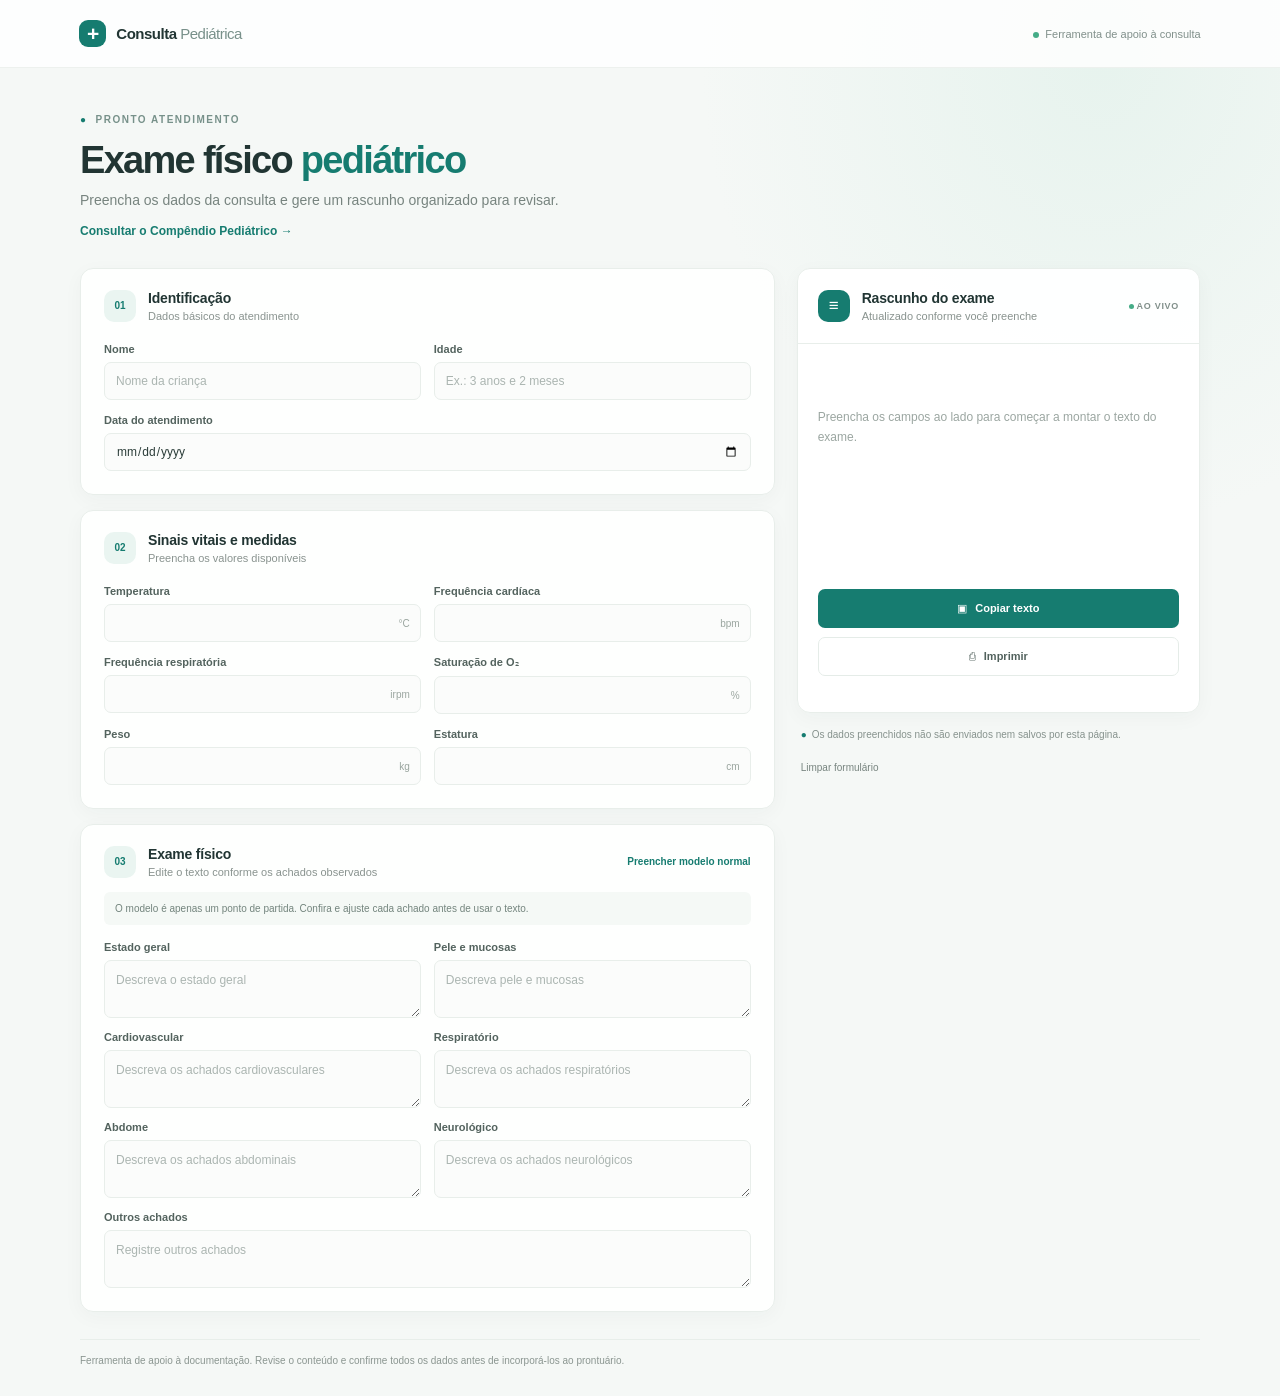
==== commit 03ef25aa: "Wire compendium link and form handling Co-authored-by: iagochaves3-cell <321781833+iagochaves3-cell@" ====
--- a/index.html
+++ b/index.html
@@ -36,14 +36,9 @@
             </div>
           </div>
           <div class="field-grid">
-            <label class="field" for="patient-name">Nome</label>
-            <label class="field" for="patient-age">Idade</label>
-            <label class="field field-wide" for="exam-date">Data do atendimento</label>
-          </div>
-          <div class="field-grid">
-            <input id="patient-name" name="patient-name" type="text" autocomplete="off" placeholder="Nome da criança">
-            <input id="patient-age" name="patient-age" type="text" autocomplete="off" placeholder="Ex.: 3 anos e 2 meses">
-            <input class="field-wide" id="exam-date" name="exam-date" type="date">
+            <label class="field" for="patient-name">Nome<input id="patient-name" name="patient-name" type="text" autocomplete="off" placeholder="Nome da criança"></label>
+            <label class="field" for="patient-age">Idade<input id="patient-age" name="patient-age" type="text" autocomplete="off" placeholder="Ex.: 3 anos e 2 meses"></label>
+            <label class="field field-wide" for="exam-date">Data do atendimento<input id="exam-date" name="exam-date" type="date"></label>
           </div>
         </section>
 
@@ -56,20 +51,12 @@
             </div>
           </div>
           <div class="field-grid">
-            <label class="field" for="temperature">Temperatura</label>
-            <label class="field" for="heart-rate">Frequência cardíaca</label>
-            <label class="field" for="respiratory-rate">Frequência respiratória</label>
-            <label class="field" for="oxygen-saturation">Saturação de O₂</label>
-            <label class="field" for="weight">Peso</label>
-            <label class="field" for="height">Estatura</label>
-          </div>
-          <div class="field-grid">
-            <div class="input-unit"><input id="temperature" name="temperature" type="number" step="0.1" inputmode="decimal" aria-label="Temperatura"><span>°C</span></div>
-            <div class="input-unit"><input id="heart-rate" name="heart-rate" type="number" step="1" inputmode="numeric" aria-label="Frequência cardíaca"><span>bpm</span></div>
-            <div class="input-unit"><input id="respiratory-rate" name="respiratory-rate" type="number" step="1" inputmode="numeric" aria-label="Frequência respiratória"><span>irpm</span></div>
-            <div class="input-unit"><input id="oxygen-saturation" name="oxygen-saturation" type="number" min="0" max="100" step="1" inputmode="numeric" aria-label="Saturação de oxigênio"><span>%</span></div>
-            <div class="input-unit"><input id="weight" name="weight" type="number" min="0" step="0.01" inputmode="decimal" aria-label="Peso"><span>kg</span></div>
-            <div class="input-unit"><input id="height" name="height" type="number" min="0" step="0.1" inputmode="decimal" aria-label="Estatura"><span>cm</span></div>
+            <label class="field" for="temperature">Temperatura<div class="input-unit"><input id="temperature" name="temperature" type="number" step="0.1" inputmode="decimal"><span>°C</span></div></label>
+            <label class="field" for="heart-rate">Frequência cardíaca<div class="input-unit"><input id="heart-rate" name="heart-rate" type="number" step="1" inputmode="numeric"><span>bpm</span></div></label>
+            <label class="field" for="respiratory-rate">Frequência respiratória<div class="input-unit"><input id="respiratory-rate" name="respiratory-rate" type="number" step="1" inputmode="numeric"><span>irpm</span></div></label>
+            <label class="field" for="oxygen-saturation">Saturação de O₂<div class="input-unit"><input id="oxygen-saturation" name="oxygen-saturation" type="number" min="0" max="100" step="1" inputmode="numeric"><span>%</span></div></label>
+            <label class="field" for="weight">Peso<div class="input-unit"><input id="weight" name="weight" type="number" min="0" step="0.01" inputmode="decimal"><span>kg</span></div></label>
+            <label class="field" for="height">Estatura<div class="input-unit"><input id="height" name="height" type="number" min="0" step="0.1" inputmode="decimal"><span>cm</span></div></label>
           </div>
         </section>
 
--- a/styles.css
+++ b/styles.css
@@ -26,9 +26,6 @@
 
 button, input, textarea { font: inherit; }
 button { cursor: pointer; }
-.resultado-grid { display: grid; gap: 14px; }
-.resultado-grid label { display: flex; flex-direction: column; gap: 7px; color: #53635e; font-size: 11px; font-weight: 600; }
-.resultado-grid textarea { width: 100%; min-height: 120px; padding: 10px 11px; border: 1px solid #e8eeea; border-radius: 7px; outline: none; background: #fbfcfb; color: #2b3d39; resize: vertical; line-height: 1.5; }
 
 .topbar {
   height: 68px;
@@ -80,6 +77,8 @@
 }
 h1 span { color: var(--teal); }
 .intro > p { margin: 0; color: #77847f; font-size: 14px; }
+.intro-link { display: inline-block; margin-top: 16px; color: var(--teal); font-size: 12px; font-weight: 700; text-decoration: none; }
+.intro-link:hover { color: #0e5d54; text-decoration: underline; }
 
 .workspace { display: grid; grid-template-columns: minmax(0, 1.55fr) minmax(300px, .9fr); gap: 22px; align-items: start; }
 .form-column { display: grid; gap: 15px; }
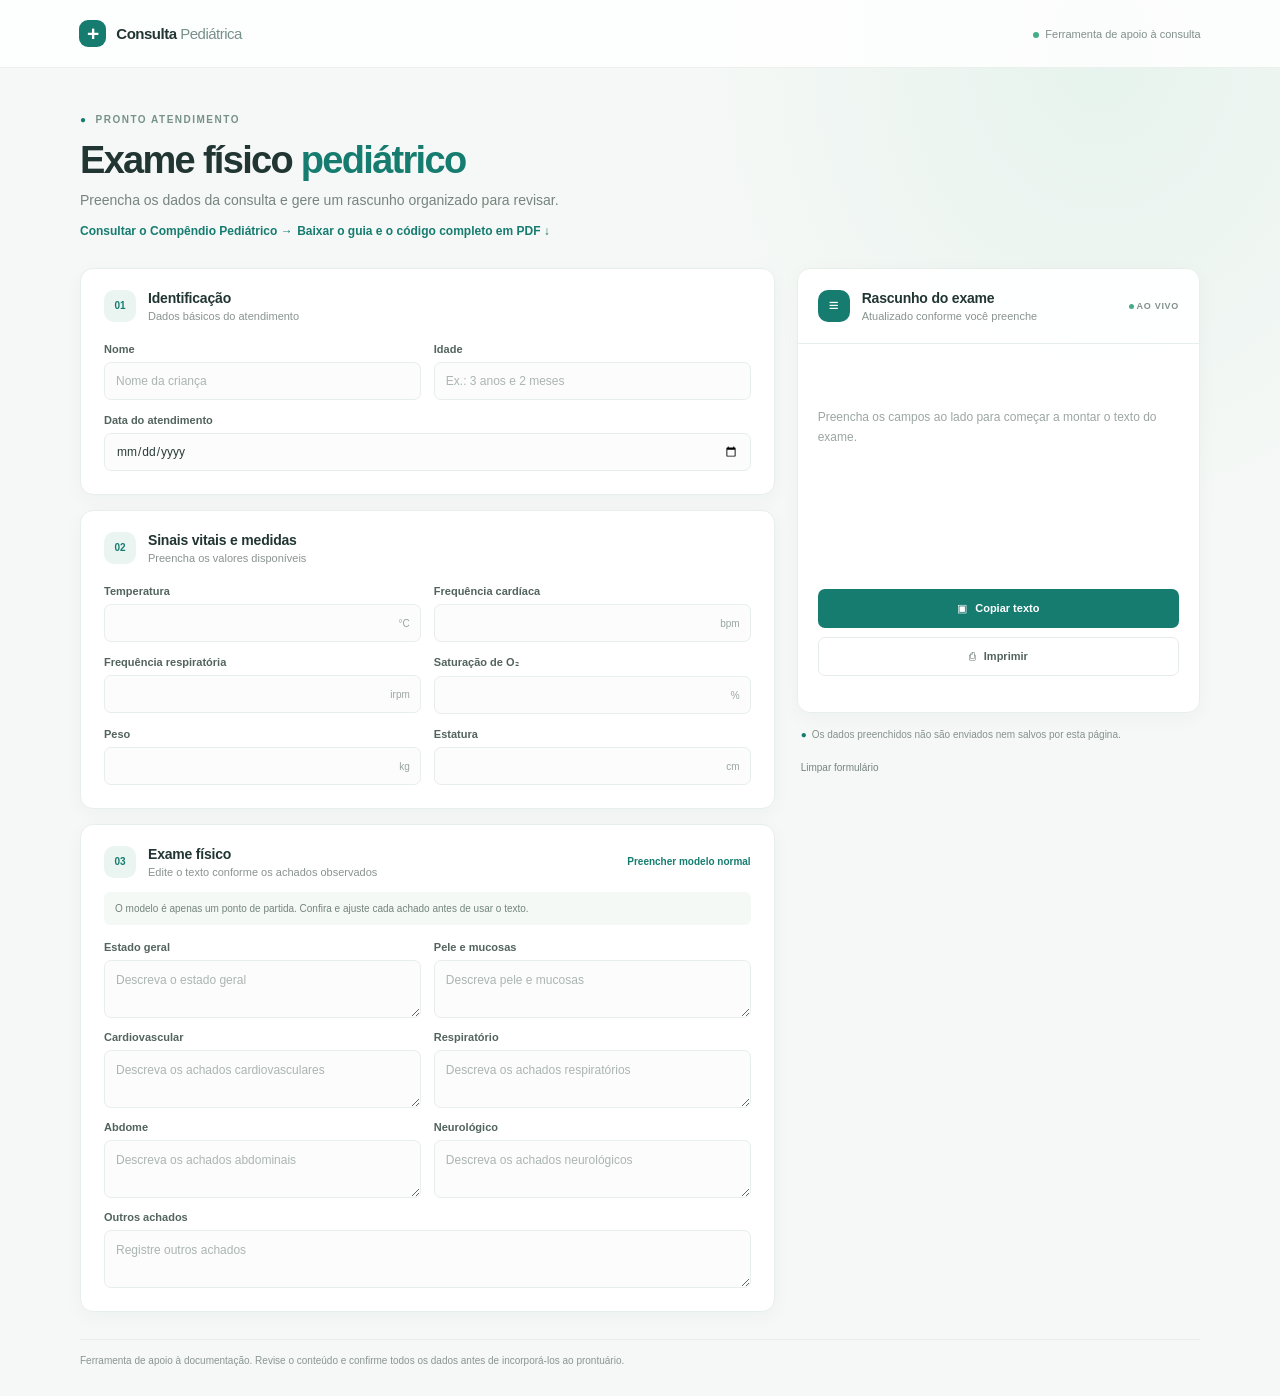
==== commit 929ce9ae: "Add PDF download link to homepage Co-authored-by: iagochaves3-cell <321781833+iagochaves3-cell@users" ====
--- a/index.html
+++ b/index.html
@@ -23,6 +23,7 @@
       <h1 id="page-title">Exame físico <span>pediátrico</span></h1>
       <p>Preencha os dados da consulta e gere um rascunho organizado para revisar.</p>
       <a class="intro-link" href="./pedwb/">Consultar o Compêndio Pediátrico <span aria-hidden="true">→</span></a>
+      <a class="intro-link" href="./guia-script-consulta-pediatrica.pdf" download>Baixar o guia e o código completo em PDF <span aria-hidden="true">↓</span></a>
     </section>
 
     <div class="workspace">
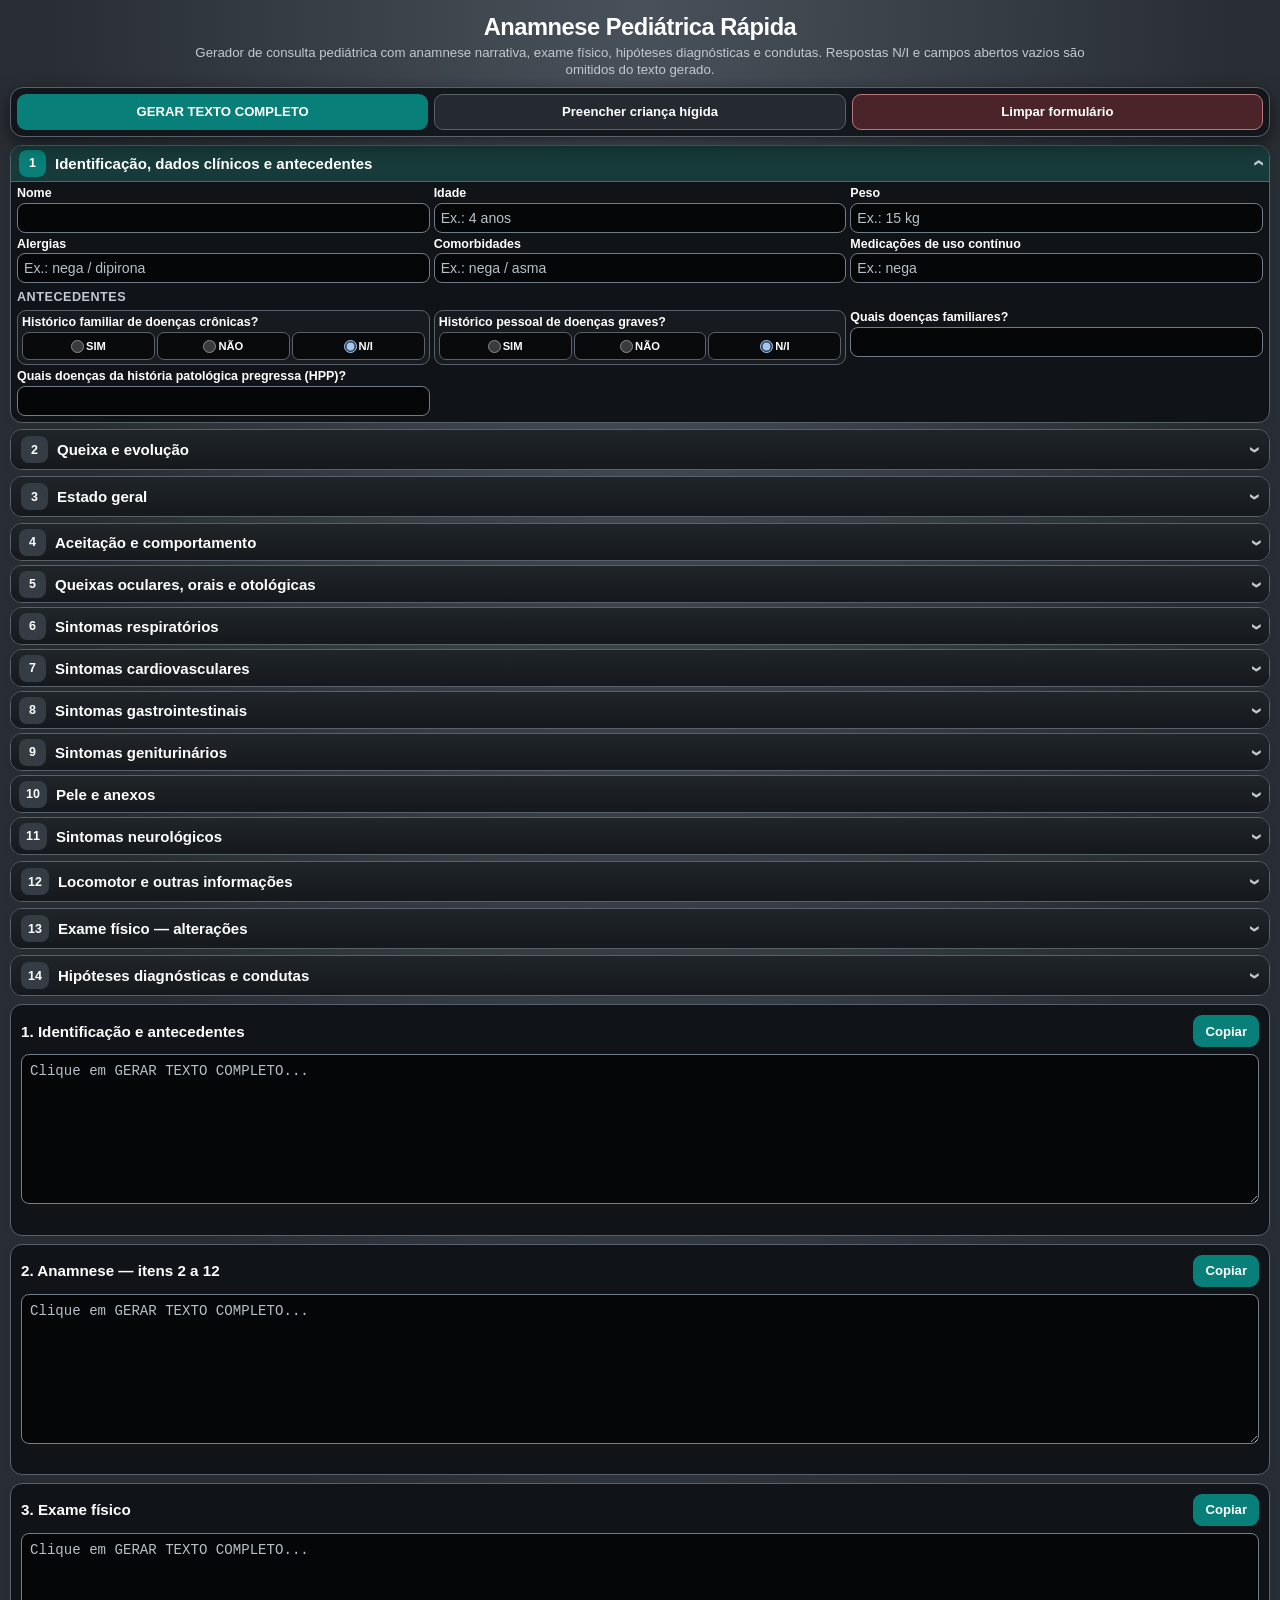
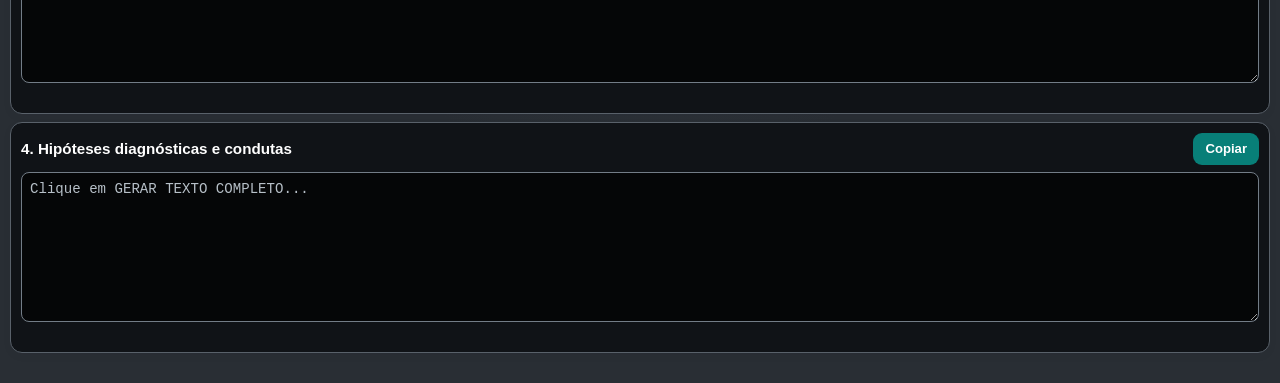
==== commit 0c44e7e9: "Fix: republish verified anamnese generator" ====
--- a/index.html
+++ b/index.html
@@ -1,117 +1,681 @@
 <!doctype html>
 <html lang="pt-BR">
 <head>
-  <meta charset="utf-8">
-  <meta name="viewport" content="width=device-width, initial-scale=1">
-  <meta name="description" content="Ferramenta para organizar informações e gerar um rascunho de exame pediátrico.">
-  <title>Consulta Pediátrica Rápida</title>
-  <link rel="stylesheet" href="./styles.css">
-  <script src="./app.js" defer></script>
+<meta charset="utf-8">
+<meta name="viewport" content="width=device-width, initial-scale=1">
+<title>Anamnese Pediátrica Rápida</title>
+<style>
+:root{color-scheme:dark;--bg:#292e34;--card:#101317;--text:#fff;--muted:#c2c9d0;--primary:#087f78;--primary-soft:#173b3a;--border:#59616a;--soft:#242a30;--danger:#ffd0d0;--dark:#080a0c;--shadow:0 6px 18px #0008}
+*{box-sizing:border-box}
+html{scroll-behavior:smooth}
+body{margin:0;font-family:Arial,Helvetica,sans-serif;background:radial-gradient(ellipse at 50% 0,#48515a 0,var(--bg) 65%);color:var(--text)}
+header{text-align:center;padding:14px 12px 8px}
+header h1{margin:0 0 3px;font-size:1.48rem;letter-spacing:-.02em}
+header p{margin:0 auto;color:var(--muted);font-size:.83rem;line-height:1.3;max-width:920px}
+main{width:100%;max-width:none;margin:auto;padding:0 10px 24px}
+.bar{position:sticky;top:6px;z-index:20;display:grid;grid-template-columns:repeat(3,minmax(0,1fr));gap:6px;background:#111519ed;border:1px solid var(--border);border-radius:13px;padding:6px;box-shadow:var(--shadow);backdrop-filter:blur(10px);margin-bottom:8px}
+button{border:0;border-radius:9px;padding:8px 9px;font-weight:700;font-size:.82rem;cursor:pointer;min-height:36px}
+.pri{background:var(--primary);color:#fff}.sec{background:var(--soft);color:var(--text);border:1px solid var(--border)}.danger{background:#4a2428;color:#fff;border:1px solid #bb777e}
+.accordion,.bloco{background:var(--card);border:1px solid var(--border);border-radius:12px;margin:6px 0;box-shadow:0 3px 10px #14213d0a;overflow:hidden}
+.accordion>summary{list-style:none;display:flex;align-items:center;gap:9px;min-height:39px;padding:6px 10px;cursor:pointer;font-weight:800;font-size:.94rem;user-select:none;background:linear-gradient(180deg,#20252a,#15191d)}
+.accordion>summary::-webkit-details-marker{display:none}
+.accordion>summary::after{content:'›';margin-left:auto;font-size:1.35rem;line-height:1;color:var(--muted);transform:rotate(90deg);transition:transform .15s ease}
+.accordion[open]>summary{background:var(--primary-soft);color:#fff;border-bottom:1px solid var(--border)}
+.accordion[open]>summary::after{transform:rotate(-90deg)}
+.num{display:inline-grid;place-items:center;min-width:27px;height:27px;padding:0 7px;border-radius:8px;background:#353c43;color:#fff;font-size:.78rem}
+.accordion[open] .num{background:var(--primary);color:#fff}
+.conteudo{padding:6px 8px 8px}
+.subtitulo{font-size:.79rem;text-transform:uppercase;letter-spacing:.04em;color:var(--muted);font-weight:800;margin:6px 0 4px;padding-top:1px}
+.hint{font-size:.78rem;color:var(--muted);margin:2px 0 6px;line-height:1.35}
+.grid{display:grid;grid-template-columns:repeat(3,minmax(0,1fr));gap:5px}
+.checks{display:grid;grid-template-columns:repeat(3,minmax(0,1fr));gap:5px}
+.full{grid-column:1/-1}
+p{margin:0}
+.item{border:1px solid var(--border);border-radius:9px;padding:5px;background:#171b20;min-width:0}
+.ttl,label{font-weight:700;font-size:.78rem;display:block;margin-bottom:4px;line-height:1.2}
+input,textarea,select{width:100%;border:1px solid #737d87;border-radius:8px;padding:7px 8px;font-size:.88rem;background:#050607;color:#fff;min-height:34px}
+input::placeholder,textarea::placeholder{color:#b7c0c8;opacity:1}
+input:focus,textarea:focus,select:focus,button:focus-visible{outline:2px solid #65d9cf;outline-offset:2px}
+textarea{min-height:56px;resize:vertical;line-height:1.3}.tall{min-height:120px}.extraTall{min-height:230px}
+.radioGrid{display:grid;grid-template-columns:repeat(3,minmax(0,1fr));gap:3px}
+.radioGrid label{font-weight:800;border:1px solid var(--border);border-radius:7px;background:#080a0c;color:#fff;padding:5px 3px;text-align:center;margin:0;font-size:.7rem;white-space:nowrap}
+.radioGrid input{width:auto;min-height:auto;margin:0 2px 0 0;vertical-align:middle}
+.divisor{border:0;border-top:1px dashed var(--border);margin:9px 0 7px}
+.out{background:#101317;color:#fff;padding:10px;margin-top:8px}
+.out h2{font-size:.95rem;margin:0}.out textarea{min-height:150px;background:#050607;color:#fff}
+.output-heading{display:flex;align-items:center;justify-content:space-between;gap:10px;margin-bottom:7px}
+.copy-button{min-height:32px;padding:6px 12px;background:#087f78;color:#fff}
+.copy-button:hover,.pri:hover{background:#0b9990}
+.output-message{min-height:1em;margin:4px 0 0;color:#b8f3e8;font-size:.76rem}
+.mini{font-size:.76rem;color:var(--muted);font-weight:400}
+@media(max-width:900px){.grid,.checks{grid-template-columns:repeat(2,minmax(0,1fr))}}
+@media(max-width:620px){
+  header{padding-top:10px}header h1{font-size:1.28rem}header p{font-size:.76rem}
+  main{padding:0 7px 20px}.bar{position:static;grid-template-columns:repeat(2,minmax(0,1fr))}
+  .accordion>summary{min-height:40px;padding:7px 9px;font-size:.86rem}
+  .conteudo{padding:6px}.grid,.checks{grid-template-columns:1fr 1fr;gap:4px}
+  .item{padding:5px}.ttl,label{font-size:.73rem}.radioGrid{grid-template-columns:repeat(3,minmax(0,1fr))}
+  .radioGrid label{font-size:.66rem;padding:4px 2px}input,textarea,select{font-size:.84rem;padding:6px 7px}
+  .full{grid-column:1/-1}
+}
+@media(max-width:390px){.grid,.checks{grid-template-columns:1fr}.radioGrid{grid-template-columns:repeat(3,minmax(0,1fr))}}
+.accordion.compact{margin:4px 0}
+.compact>summary{min-height:36px;padding:4px 8px}
+.compact>.conteudo{display:grid;grid-template-columns:repeat(3,minmax(0,1fr));gap:4px;padding:4px 6px 6px;align-items:start}
+.compact>.conteudo>.grid,.compact>.conteudo>.checks{display:contents}
+.compact .subtitulo,.compact .hint{grid-column:1/-1;margin:2px 0}
+.compact .item{padding:4px}
+.compact .ttl,.compact label{margin-bottom:2px}
+.compact input:not([type="radio"]),.compact textarea,.compact select{min-height:30px;padding:4px 6px}
+.compact textarea{min-height:44px}
+.compact .radioGrid{gap:2px}
+.compact .radioGrid label{display:flex;align-items:center;justify-content:center;min-height:28px;margin:0;padding:3px 2px;white-space:normal;overflow-wrap:anywhere}
+.compact .radioGrid input{flex-shrink:0}
+@media(max-width:900px){.compact>.conteudo{grid-template-columns:repeat(2,minmax(0,1fr))}}
+@media(max-width:620px){
+  .compact>summary{min-height:40px}
+  .compact>.conteudo{gap:2px;padding:4px}
+  .compact .item{padding:3px}
+  .compact .radioGrid label{min-height:24px;padding:2px}
+}
+@media(max-width:390px){.compact>.conteudo{grid-template-columns:minmax(0,1fr)}}
+</style>
 </head>
 <body>
-  <header class="topbar">
-    <a class="brand" href="./">
-      <span class="brand-mark" aria-hidden="true">+</span>
-      <span>Consulta <span class="brand-light">Pediátrica</span></span>
-    </a>
-    <div class="topbar-note"><span class="status-dot"></span>Ferramenta de apoio à consulta</div>
-  </header>
-
-  <main class="page-shell">
-    <section class="intro" aria-labelledby="page-title">
-      <div class="eyebrow"><span aria-hidden="true">●</span>PRONTO ATENDIMENTO</div>
-      <h1 id="page-title">Exame físico <span>pediátrico</span></h1>
-      <p>Preencha os dados da consulta e gere um rascunho organizado para revisar.</p>
-      <a class="intro-link" href="./pedwb/">Consultar o Compêndio Pediátrico <span aria-hidden="true">→</span></a>
-      <a class="intro-link" href="./guia-script-consulta-pediatrica.pdf" download>Baixar o guia e o código completo em PDF <span aria-hidden="true">↓</span></a>
-    </section>
-
-    <div class="workspace">
-      <form class="form-column" id="exam-form">
-        <section class="card" aria-labelledby="identity-heading">
-          <div class="section-heading">
-            <span class="section-icon" aria-hidden="true">01</span>
-            <div>
-              <h2 id="identity-heading">Identificação</h2>
-              <p>Dados básicos do atendimento</p>
-            </div>
-          </div>
-          <div class="field-grid">
-            <label class="field" for="patient-name">Nome<input id="patient-name" name="patient-name" type="text" autocomplete="off" placeholder="Nome da criança"></label>
-            <label class="field" for="patient-age">Idade<input id="patient-age" name="patient-age" type="text" autocomplete="off" placeholder="Ex.: 3 anos e 2 meses"></label>
-            <label class="field field-wide" for="exam-date">Data do atendimento<input id="exam-date" name="exam-date" type="date"></label>
-          </div>
-        </section>
-
-        <section class="card" aria-labelledby="vitals-heading">
-          <div class="section-heading">
-            <span class="section-icon" aria-hidden="true">02</span>
-            <div>
-              <h2 id="vitals-heading">Sinais vitais e medidas</h2>
-              <p>Preencha os valores disponíveis</p>
-            </div>
-          </div>
-          <div class="field-grid">
-            <label class="field" for="temperature">Temperatura<div class="input-unit"><input id="temperature" name="temperature" type="number" step="0.1" inputmode="decimal"><span>°C</span></div></label>
-            <label class="field" for="heart-rate">Frequência cardíaca<div class="input-unit"><input id="heart-rate" name="heart-rate" type="number" step="1" inputmode="numeric"><span>bpm</span></div></label>
-            <label class="field" for="respiratory-rate">Frequência respiratória<div class="input-unit"><input id="respiratory-rate" name="respiratory-rate" type="number" step="1" inputmode="numeric"><span>irpm</span></div></label>
-            <label class="field" for="oxygen-saturation">Saturação de O₂<div class="input-unit"><input id="oxygen-saturation" name="oxygen-saturation" type="number" min="0" max="100" step="1" inputmode="numeric"><span>%</span></div></label>
-            <label class="field" for="weight">Peso<div class="input-unit"><input id="weight" name="weight" type="number" min="0" step="0.01" inputmode="decimal"><span>kg</span></div></label>
-            <label class="field" for="height">Estatura<div class="input-unit"><input id="height" name="height" type="number" min="0" step="0.1" inputmode="decimal"><span>cm</span></div></label>
-          </div>
-        </section>
-
-        <section class="card" aria-labelledby="examination-heading">
-          <div class="section-heading section-heading-wrap">
-            <span class="section-icon" aria-hidden="true">03</span>
-            <div>
-              <h2 id="examination-heading">Exame físico</h2>
-              <p>Edite o texto conforme os achados observados</p>
-            </div>
-            <button class="text-button" id="normal-template" type="button">Preencher modelo normal</button>
-          </div>
-          <p class="template-note">O modelo é apenas um ponto de partida. Confira e ajuste cada achado antes de usar o texto.</p>
-          <div class="exam-fields">
-            <label class="field" for="general">Estado geral<textarea id="general" name="general" rows="2" placeholder="Descreva o estado geral"></textarea></label>
-            <label class="field" for="skin">Pele e mucosas<textarea id="skin" name="skin" rows="2" placeholder="Descreva pele e mucosas"></textarea></label>
-            <label class="field" for="cardiovascular">Cardiovascular<textarea id="cardiovascular" name="cardiovascular" rows="2" placeholder="Descreva os achados cardiovasculares"></textarea></label>
-            <label class="field" for="respiratory">Respiratório<textarea id="respiratory" name="respiratory" rows="2" placeholder="Descreva os achados respiratórios"></textarea></label>
-            <label class="field" for="abdomen">Abdome<textarea id="abdomen" name="abdomen" rows="2" placeholder="Descreva os achados abdominais"></textarea></label>
-            <label class="field" for="neurological">Neurológico<textarea id="neurological" name="neurological" rows="2" placeholder="Descreva os achados neurológicos"></textarea></label>
-            <label class="field" for="other-findings">Outros achados<textarea id="other-findings" name="other-findings" rows="2" placeholder="Registre outros achados"></textarea></label>
-          </div>
-        </section>
-      </form>
-
-      <aside class="result-column" aria-labelledby="report-heading">
-        <section class="result-card">
-          <div class="result-header">
-            <div class="section-heading">
-              <span class="result-icon" aria-hidden="true">≡</span>
-              <div>
-                <h2 id="report-heading">Rascunho do exame</h2>
-                <p>Atualizado conforme você preenche</p>
-              </div>
-            </div>
-            <span class="live-label"><span class="status-dot"></span>AO VIVO</span>
-          </div>
-          <div class="report" id="report" aria-live="polite" aria-atomic="true">
-            <p class="empty-state">Preencha os campos ao lado para começar a montar o texto do exame.</p>
-          </div>
-          <div class="result-actions">
-            <button class="button button-primary" id="copy-report" type="button"><span aria-hidden="true">▣</span> Copiar texto</button>
-            <button class="button button-secondary" id="print-report" type="button"><span aria-hidden="true">⎙</span> Imprimir</button>
-          </div>
-          <p class="copy-status" id="copy-status" role="status" aria-live="polite"></p>
-        </section>
-        <p class="privacy-note"><span aria-hidden="true">●</span>Os dados preenchidos não são enviados nem salvos por esta página.</p>
-        <button class="clear-button" id="clear-form" type="button">Limpar formulário</button>
-      </aside>
-    </div>
-
-    <footer class="page-footer">
-      Ferramenta de apoio à documentação. Revise o conteúdo e confirme todos os dados antes de incorporá-los ao prontuário.
-    </footer>
-  </main>
+<header>
+  <h1>Anamnese Pediátrica Rápida</h1>
+  <p>Gerador de consulta pediátrica com anamnese narrativa, exame físico, hipóteses diagnósticas e condutas. Respostas N/I e campos abertos vazios são omitidos do texto gerado.</p>
+</header>
+<main>
+  <div class="bar">
+    <button class="pri" type="button" onclick="gerarTextoCompleto()">GERAR TEXTO COMPLETO</button>
+    <button class="sec" type="button" onclick="preencherHigida()">Preencher criança hígida</button>
+    <button class="danger" type="button" onclick="limparFormulario()">Limpar formulário</button>
+  </div>
+
+  <form id="formulario">
+    <details class="accordion compact" name="consulta-secoes" open>
+      <summary><span class="num">1</span>Identificação, dados clínicos e antecedentes</summary>
+      <div class="conteudo">
+        <div class="grid">
+          <p><label>Nome</label><input id="nomePaciente"></p>
+          <p><label>Idade</label><input id="idadePaciente" placeholder="Ex.: 4 anos"></p>
+          <p><label>Peso</label><input id="peso" placeholder="Ex.: 15 kg"></p>
+          <p><label>Alergias</label><input id="alergias" placeholder="Ex.: nega / dipirona"></p>
+          <p><label>Comorbidades</label><input id="comorbidades" placeholder="Ex.: nega / asma"></p>
+          <p><label>Medicações de uso contínuo</label><input id="medContinuas" placeholder="Ex.: nega"></p>
+        </div>
+        <div class="subtitulo">Antecedentes</div>
+        <div id="antecedentes" class="checks"></div>
+        <div class="grid">
+          <p><label>Quais doenças familiares?</label><input id="doencasFamiliares"></p>
+          <p><label>Quais doenças da história patológica pregressa (HPP)?</label><input id="doencasHpp"></p>
+        </div>
+      </div>
+    </details>
+    <details class="accordion" name="consulta-secoes">
+      <summary><span class="num">2</span>Queixa e evolução</summary>
+      <div class="conteudo grid">
+        <p><label>Queixa principal</label><textarea id="queixa"></textarea></p>
+        <p><label>Há quanto tempo?</label><input id="diasSintomas" placeholder="Ex.: 3 dias"></p>
+        <p><label>Sintomas associados?</label><textarea id="sintomasAssociados"></textarea></p>
+        <p><label>Houve piora, melhora ou está igual?</label><input id="evolucaoQueixa"></p>
+        <p><label>O que melhora?</label><input id="fatoresMelhora"></p>
+        <p><label>O que piora?</label><input id="fatoresPiora"></p>
+        <p class="full"><label>A queixa melhora com medicação?</label><input id="melhoraMedicacao"></p>
+      </div>
+    </details>
+    <details class="accordion" name="consulta-secoes">
+      <summary><span class="num">3</span>Estado geral</summary>
+      <div class="conteudo">
+        <div id="estadoGeral" class="checks"></div>
+        <div class="grid">
+          <p><label>Como a febre foi identificada?</label><select id="tipoFebre"><option value="nao-informada">Não informada</option><option value="referida">Referida</option><option value="termometrada">Termometrada</option></select></p>
+          <p><label>Qual foi o pico febril?</label><input id="picoFebril" placeholder="Ex.: 38,5 °C"></p>
+          <p><label>Onde localiza a dor?</label><input id="localizaDor" placeholder="Ex.: abdome / ouvido direito / garganta"></p>
+        </div>
+      </div>
+    </details>
+    <details class="accordion compact" name="consulta-secoes">
+      <summary><span class="num">4</span>Aceitação e comportamento</summary>
+      <div class="conteudo"><div id="aceitacao" class="checks"></div></div>
+    </details>
+    <details class="accordion compact" name="consulta-secoes">
+      <summary><span class="num">5</span>Queixas oculares, orais e otológicas</summary>
+      <div class="conteudo">
+        <p class="hint">Os sintomas já cadastrados permanecem disponíveis; abra a seção e marque SIM, NÃO ou N/I.</p>
+        <div class="subtitulo">Oculares</div>
+        <div id="ocular" class="checks"></div>
+        <div class="grid"><p class="full"><label>Detalhes das queixas oculares</label><input id="detalhesOculares" placeholder="Ex.: olho direito vermelho há 2 dias, sem secreção"></p></div>
+        <div class="subtitulo">Orais</div>
+        <div id="oral" class="checks"></div>
+        <div class="grid"><p class="full"><label>Detalhes das queixas orais</label><input id="detalhesOrais" placeholder="Ex.: aftas dolorosas na mucosa oral"></p></div>
+        <div class="subtitulo">Otológicas</div>
+        <div id="otologico" class="checks"></div>
+        <div class="grid"><p class="full"><label>Detalhes das queixas otológicas</label><input id="detalhesOtologicos" placeholder="Ex.: dor no ouvido direito desde ontem"></p></div>
+      </div>
+    </details>
+    <details class="accordion compact" name="consulta-secoes">
+      <summary><span class="num">6</span>Sintomas respiratórios</summary>
+      <div class="conteudo">
+        <div id="respiratorio" class="checks"></div>
+        <div class="grid"><p class="full"><label>Secreções anormais?</label><input id="secrecoesAnormais" placeholder="Ex.: secreção nasal purulenta / nega"></p></div>
+      </div>
+    </details>
+    <details class="accordion compact" name="consulta-secoes">
+      <summary><span class="num">7</span>Sintomas cardiovasculares</summary>
+      <div class="conteudo">
+        <div id="cardioDor" class="checks"></div><div id="cardioPalpitacoes" class="checks"></div><div id="cardioCianose" class="checks"></div>
+        <div class="grid"><p><label>Onde tem cianose?</label><input id="localCianose"></p></div>
+        <div id="cardioSincope" class="checks"></div>
+      </div>
+    </details>
+    <details class="accordion compact" name="consulta-secoes">
+      <summary><span class="num">8</span>Sintomas gastrointestinais</summary>
+      <div class="conteudo">
+        <div id="gastro" class="checks"></div>
+        <div class="grid"><p><label>Sem evacuar há quanto tempo?</label><input id="tempoSemEvacuar" placeholder="Ex.: 3 dias"></p><p><label>Queixas durante evacuação?</label><input id="queixasEvacuacao"></p><p><label>Sangue ou muco em fezes?</label><input id="sangueMucoFezes"></p></div>
+      </div>
+    </details>
+    <details class="accordion compact" name="consulta-secoes">
+      <summary><span class="num">9</span>Sintomas geniturinários</summary>
+      <div class="conteudo">
+        <div id="geniturinario" class="checks"></div>
+        <div class="grid"><p class="full"><label>Queixas urinárias?</label><input id="queixasUrinarias"></p></div>
+      </div>
+    </details>
+    <details class="accordion compact" name="consulta-secoes">
+      <summary><span class="num">10</span>Pele e anexos</summary>
+      <div class="conteudo">
+        <div id="peleLesoes" class="checks"></div>
+        <div class="grid"><p><label>Onde estão as lesões ou onde estão mais concentradas?</label><input id="localLesoes" placeholder="Ex.: braços"></p><p><label>Como são as lesões?</label><textarea id="comoLesoes" placeholder="Ex.: pápulas eritematosas isoladas"></textarea></p></div>
+        <div id="pelePrurido" class="checks"></div><div id="peleDor" class="checks"></div><div id="peleSecrecao" class="checks"></div>
+        <div class="grid"><p><label>Como é a secreção?</label><input id="secrecaoLesoes" placeholder="Ex.: purulenta, clara"></p><p><label>Onde iniciaram?</label><input id="inicioLesoes"></p></div>
+        <div id="peleDisseminacao" class="checks"></div><div id="peleSangramento" class="checks"></div>
+        <div class="grid"><p class="full"><label>Se houver sangramento, onde?</label><input id="localSangramento" placeholder="Ex.: hematoma no braço direito, ferida na perna"></p></div>
+      </div>
+    </details>
+    <details class="accordion compact" name="consulta-secoes">
+      <summary><span class="num">11</span>Sintomas neurológicos</summary>
+      <div class="conteudo">
+        <div id="neuroConsciente" class="checks"></div><div id="neuroOrientada" class="checks"></div><div id="neuroAlerta" class="checks"></div><div id="neuroInterage" class="checks"></div><div id="neuroMovimentos" class="checks"></div><div id="neuroSincope" class="checks"></div><div id="neuroConvulsoes" class="checks"></div><div id="neuroSonolencia" class="checks"></div><div id="neuroChoro" class="checks"></div><div id="neuroComportamento" class="checks"></div><div id="neuroVomitos" class="checks"></div><div id="neuroCefaleia" class="checks"></div><div id="neuroHematoma" class="checks"></div>
+        <div class="grid"><p><label>Em que região há hematoma subgaleal?</label><input id="regiaoHematoma"></p></div>
+        <div id="neuroTrauma" class="checks"></div>
+        <div class="grid"><p><label>Há quanto tempo houve o TCE?</label><input id="tempoTce"></p></div>
+      </div>
+    </details>
+    <details class="accordion" name="consulta-secoes">
+      <summary><span class="num">12</span>Locomotor e outras informações</summary>
+      <div class="conteudo">
+        <div class="subtitulo">Aparelho locomotor</div>
+        <div class="grid"><p><label>O que aconteceu?</label><input id="eventoLocomotor"></p><p><label>Há quanto tempo?</label><input id="tempoLocomotor"></p></div>
+        <div id="locoTrauma" class="checks"></div><div class="grid"><p><label>Bateu aonde?</label><input id="localTrauma"></p></div>
+        <div id="locoEquimoses" class="checks"></div><div id="locoMovimento" class="checks"></div>
+        <div class="grid"><p><label>Qual limitação de amplitude de movimento (ADM)?</label><input id="limitacaoAdm"></p><p><label>Dor de 0 a 10?</label><input id="intensidadeDor" type="number" min="0" max="10"></p></div>
+        <div id="locoDorMecanica" class="checks"></div><div id="locoDorInflamatoria" class="checks"></div><div id="locoArtrite" class="checks"></div><div id="locoDesalinhamento" class="checks"></div><div id="locoExtremidades" class="checks"></div><div id="locoSensibilidade" class="checks"></div>
+        <hr class="divisor">
+        <div class="subtitulo">Outras informações e medicações sintomáticas</div>
+        <div class="grid">
+          <p><label>Outros sintomas?</label><textarea id="outrosSintomas"></textarea></p>
+          <p><label>Utilizou medicações sintomáticas?</label><span class="radioGrid"><label><input type="radio" name="usouMedicacaoSintomatica" value="sim"> SIM</label><label><input type="radio" name="usouMedicacaoSintomatica" value="nao"> NÃO</label><label><input type="radio" name="usouMedicacaoSintomatica" value="ni" checked> N/I</label></span></p>
+          <p><label>Quais você usou e por quanto tempo?</label><textarea id="medicacaoUsada"></textarea></p>
+          <p><label>Ajudaram a melhorar o sintoma?</label><span class="radioGrid"><label><input type="radio" name="medicacaoAjudou" value="sim"> SIM</label><label><input type="radio" name="medicacaoAjudou" value="nao"> NÃO</label><label><input type="radio" name="medicacaoAjudou" value="ni" checked> N/I</label></span></p>
+        </div>
+      </div>
+    </details>
+    <details class="accordion" name="consulta-secoes">
+      <summary><span class="num">13</span>Exame físico — alterações</summary>
+      <div class="conteudo">
+        <p class="hint">Descreva somente os achados alterados. O sistema correspondente será identificado e o texto normal daquele sistema será substituído integralmente, evitando contradições. Você pode escrever livremente (“ausculta pulmonar reduzida em base direita”) ou usar prefixos como “SR:”, “SCV:”, “Pele e fâneros:”, “Otoscopia:”. Para alterações em sistemas diferentes, prefira uma linha para cada sistema.</p>
+        <textarea id="alteracoesExame" class="tall" placeholder="Ex.: ausculta pulmonar reduzida em base direita&#10;Pele e fâneros: presença de furúnculo em perna esquerda de 5 cm de diâmetro com orifício de drenagem"></textarea>
+      </div>
+    </details>
+    <details class="accordion" name="consulta-secoes">
+      <summary><span class="num">14</span>Hipóteses diagnósticas e condutas</summary>
+      <div class="conteudo grid">
+        <p><label>Hipóteses-diagnósticas?</label><textarea id="hipoteses" placeholder="Ex.: IVAS; dermatite; gastroenterite..."></textarea></p>
+        <p><label>Condutas?</label><textarea id="condutas" class="tall">- Prescrevo sintomáticos como medidas suportivas devido à condição de base.
+- Oriento ao acompanhante sinais e sintomas de alarme.
+- Acompanhante ciente e concordante com plano terapêutico proposto.
+- Deixo-me à disposição para esclarecimento de dúvidas ou eventuais ocorrências.</textarea></p>
+      </div>
+    </details>
+  </form>
+
+  <section class="bloco out">
+    <div class="output-heading"><h2>1. Identificação e antecedentes</h2><button class="copy-button" type="button" onclick="copiarCaixa('textoIdentificacao','statusIdentificacao')">Copiar</button></div>
+    <textarea id="textoIdentificacao" aria-label="Texto de identificação e antecedentes" placeholder="Clique em GERAR TEXTO COMPLETO..."></textarea>
+    <p class="output-message" id="statusIdentificacao" aria-live="polite"></p>
+  </section>
+  <section class="bloco out">
+    <div class="output-heading"><h2>2. Anamnese — itens 2 a 12</h2><button class="copy-button" type="button" onclick="copiarCaixa('textoAnamnese','statusAnamnese')">Copiar</button></div>
+    <textarea id="textoAnamnese" aria-label="Texto corrido da anamnese dos itens 2 a 12" placeholder="Clique em GERAR TEXTO COMPLETO..."></textarea>
+    <p class="output-message" id="statusAnamnese" aria-live="polite"></p>
+  </section>
+  <section class="bloco out">
+    <div class="output-heading"><h2>3. Exame físico</h2><button class="copy-button" type="button" onclick="copiarCaixa('textoExame','statusExame')">Copiar</button></div>
+    <textarea id="textoExame" aria-label="Texto do exame físico" placeholder="Clique em GERAR TEXTO COMPLETO..."></textarea>
+    <p class="output-message" id="statusExame" aria-live="polite"></p>
+  </section>
+  <section class="bloco out">
+    <div class="output-heading"><h2>4. Hipóteses diagnósticas e condutas</h2><button class="copy-button" type="button" onclick="copiarCaixa('textoHipotesesCondutas','statusHipotesesCondutas')">Copiar</button></div>
+    <textarea id="textoHipotesesCondutas" aria-label="Hipóteses diagnósticas e condutas editáveis" placeholder="Clique em GERAR TEXTO COMPLETO..."></textarea>
+    <p class="output-message" id="statusHipotesesCondutas" aria-live="polite"></p>
+  </section>
+</main>
+
+<script>
+const grupos = {
+  antecedentes: [
+    ["historicoFamiliar", "Histórico familiar de doenças crônicas?"],
+    ["historicoPessoal", "Histórico pessoal de doenças graves?"],
+  ],
+  estadoGeral: [
+    ['ativaReativa','Ativa e reativa'], ['comportamentoHabitual','Comportamento habitual'], ['febre','Teve febre?'], ['dor','Apresenta dor?'], ['gemencia','Apresenta gemência?'], ['choroPersistente','Apresenta choro persistente?']
+  ],
+  respiratorio: [
+    ['coriza','Coriza?'], ['congestaoNasal','Congestão nasal?'], ['respiracaoBucal','Respiração bucal?'], ['respiracaoOfegante','Respiração ofegante?'], ['tosseSecretiva','Tosse secretiva?'], ['tosseSeca','Tosse seca?'], ['dispneia','Dificuldade respiratória?'], ['chieira','Chieira no peito?'], ['roncos','Roncos?'], ['pioraNoturna','Piora dos sintomas à noite?'], ['outrosRespBaixos','Outros sintomas respiratórios baixos?']
+  ],
+  gastro: [
+    ['diarreia','Diarreia'], ['evacuacoes','Evacuações preservadas'], ['constipacao','Constipação?'], ['vomitosEspontaneos','Vômitos espontâneos'], ['vomitosPosTosse','Vômitos pós-tosse'], ['vomitosCatarro','Vômitos com catarro'], ['vomitosPosPrandiais','Vômitos pós-prandiais']
+  ],
+  geniturinario: [
+    ['diurese','Diurese preservada']
+  ],
+  peleLesoes: [['lesoesPeleMucosas','Lesões de pele ou mucosas?']],
+  pelePrurido: [['cocamLesoes','As lesões coçam?']],
+  peleDor: [['dorLesoes','As lesões doem?']],
+  peleSecrecao: [['secrecaoLesoesPresente','Há secreção nas lesões?']],
+  peleDisseminacao: [['disseminacaoLesoes','As lesões estão se disseminando?']],
+  peleSangramento: [['sangramentoPele','Sangramento em pele ou partes moles?']],
+  ocular: [
+    ['olhoVermelho','Olho vermelho ou irritado'], ['secrecaoOcular','Secreção ocular'], ['dorOcular','Dor nos olhos'], ['pruridoLacrimejamento','Prurido ou lacrimejamento'], ['fotofobia','Fotofobia'], ['alteracaoVisual','Alteração visual']
+  ],
+  oral: [
+    ['lesoesOrais','Lesões ou aftas na boca'], ['dorOral','Dor na boca'], ['dorEngolir','Dor ou dificuldade para engolir']
+  ],
+  otologico: [
+    ['otalgia','Dor de ouvido'], ['otorreia','Secreção no ouvido'], ['pruridoOtologico','Coceira no ouvido'], ['alteracaoAuditiva','Alteração ou dificuldade auditiva'], ['zumbido','Zumbido no ouvido'], ['vertigem','Tontura ou vertigem']
+  ],
+  neuroConsciente: [['consciente','Consciente?']],
+  neuroOrientada: [['orientada','Orientada?']],
+  neuroAlerta: [['alerta','Alerta?']],
+  neuroInterage: [['interageComandos','Interage conforme comandos?']],
+  neuroMovimentos: [['movimentosAnormais','Movimentos anormais?']],
+  neuroSincope: [['sincope','Síncope?']],
+  neuroConvulsoes: [['convulsoes','Convulsões?']],
+  neuroSonolencia: [['sonolenciaExcessiva','Sonolência excessiva?']],
+  neuroChoro: [['choroInconsolavel','Choro inconsolável?']],
+  neuroComportamento: [['comportamentoAnormal','Comportamento anormal?']],
+  neuroVomitos: [['vomitoJato','Vômitos em jato?']],
+  neuroCefaleia: [['cefaleiaIntratavel','Cefaleia intratável?']],
+  neuroHematoma: [['hematomaSubgaleal','Hematoma subgaleal?']],
+  neuroTrauma: [['bateuCabeca','Bateu a cabeça?']],
+  locoTrauma: [['historiaTrauma','História de trauma?']],
+  locoEquimoses: [['equimosesHematomas','Equimoses ou hematomas?']],
+  locoMovimento: [['movimentaMembro','Movimenta o membro?']],
+  locoDorMecanica: [['dorMecanica','Dor mecânica?']],
+  locoDorInflamatoria: [['dorInflamatoria','Dor inflamatória?']],
+  locoArtrite: [['sinaisArtrite','Sinais de artrite?']],
+  locoDesalinhamento: [['desalinhamento','Desalinhamento ósseo/articular notado?']],
+  locoExtremidades: [['extremidadesMovem','Extremidades se movimentam?']],
+  locoSensibilidade: [['sensibilidadePreservada','Sensibilidade preservada?']],
+  cardioDor: [['dorPeito','Dor no peito?']],
+  cardioPalpitacoes: [['palpitacoes','Palpitações?']],
+  cardioCianose: [['cianose','Cianose?']],
+  cardioSincope: [['sincopeAbrupta','Síncope abrupta?']],
+  aceitacao: [
+    ['apetite','Apetite?','Presente','Hiporexia'], ['consomeLiquidos','Consome líquidos?'], ['sialorreia','Sialorreia ou manipulação intraoral'], ['estadoClinico','Estado geral?','Normal','Prostração'], ['estadoIrritabilidade','Estado geral?','Normal','Irritabilidade']
+  ]
+};
+function montarRadios(){
+  Object.keys(grupos).forEach(g=>{
+    const alvo=document.getElementById(g); if(!alvo) return;
+    alvo.innerHTML = grupos[g].map(a=>{
+      const sim=a[2]||'SIM', nao=a[3]||'NÃO';
+      return '<div class="item"><div class="ttl">'+a[1]+'</div><div class="radioGrid">'+
+      '<label><input type="radio" name="'+a[0]+'" value="sim"> '+sim+'</label>'+
+      '<label><input type="radio" name="'+a[0]+'" value="nao"> '+nao+'</label>'+
+      '<label><input type="radio" name="'+a[0]+'" value="ni" checked> N/I</label>'+
+      '</div></div>';
+    }).join('');
+  });
+}
+montarRadios();
+const V=id=>(document.getElementById(id)?.value||'').trim();
+const R=id=>document.querySelector('input[name="'+id+'"]:checked')?.value||'ni';
+const cap=s=>s? s.charAt(0).toUpperCase()+s.slice(1):'';
+const low=s=>String(s||'').trim().toLowerCase();
+function add(arr,txt){
+  const texto=String(txt||'').trim();
+  if(!texto) return;
+  const normalizar=s=>String(s||'').toLocaleLowerCase('pt-BR').replace(/\s+/g,' ').replace(/[.;:,]+$/g,'').trim();
+  if(!arr.some(item=>normalizar(item)===normalizar(texto))) arr.push(texto);
+}
+function joinPt(lista){ lista=lista.filter(Boolean); if(lista.length===0) return ''; if(lista.length===1) return lista[0]; return lista.slice(0,-1).join(', ')+' e '+lista[lista.length-1]; }
+function isNeg(texto){ return /^(nega|não|nao|sem|ausente|ausência|ausencia)$/i.test(String(texto||'').trim()); }
+function frase(txt){ txt=String(txt||'').trim(); if(!txt) return ''; return txt.endsWith('.') ? txt : txt+'.'; }
+function adicionarRespostas(blocos, grupo){
+  const perguntas=(Array.isArray(grupo)?grupo:[grupo]).flatMap(nome=>grupos[nome]);
+  const descrever=label=>label.replace(/\?$/, '').toLowerCase()
+    .replace(/^ativa e reativa$/, 'atividade e reatividade preservadas')
+    .replace(/^comportamento habitual$/, 'comportamento habitual para a idade')
+    .replace(/^consciente$/, 'consciência preservada')
+    .replace(/^orientada$/, 'orientação preservada')
+    .replace(/^alerta$/, 'estado de alerta preservado')
+    .replace(/^interage conforme comandos$/, 'interação adequada aos comandos')
+    .replace(/^teve febre$/, 'febre')
+    .replace(/^diarreia$/, 'diarreia')
+    .replace(/^evacuações preservadas$/, 'evacuações preservadas')
+    .replace(/^constipação$/, 'constipação')
+    .replace(/^consome líquidos$/, 'aceitação de líquidos')
+    .replace(/^movimenta o membro$/, 'movimentação do membro')
+    .replace(/^há secreção nas lesões$/, 'secreção nas lesões')
+    .replace(/^as lesões coçam$/, 'prurido nas lesões')
+    .replace(/^as lesões doem$/, 'dor nas lesões')
+    .replace(/^as lesões estão se disseminando$/, 'disseminação das lesões');
+  const positivos=perguntas.filter(([id])=>R(id)==='sim').map(([,label])=>descrever(label));
+  const negativos=perguntas.filter(([id])=>R(id)==='nao').map(([,label])=>descrever(label));
+  if(!positivos.length && !negativos.length) return;
+  if(positivos.length) add(blocos,'Apresenta '+joinPt(positivos)+'.');
+  if(negativos.length) add(blocos,'Acompanhante nega '+joinPt(negativos)+'.');
+}
+function adicionarCamposAbertos(blocos, campos){
+  const inicios={
+    sintomasAssociados:'Também refere ',
+    evolucaoQueixa:'A queixa está ',
+    fatoresMelhora:'Refere melhora com ',
+    fatoresPiora:'Relata piora com ',
+    melhoraMedicacao:'Sobre a resposta à medicação, ',
+    localCianose:'A cianose é localizada em ',
+    localLesoes:'As lesões estão localizadas em ',
+    comoLesoes:'As lesões são ',
+    secrecaoLesoes:'A secreção é ',
+    inicioLesoes:'As lesões começaram em ',
+    localSangramento:'O sangramento foi observado em ',
+    regiaoHematoma:'O hematoma subgaleal está localizado em ',
+    tempoTce:'O TCE ocorreu há ',
+    eventoLocomotor:'Quanto ao aparelho locomotor, relata ',
+    tempoLocomotor:'com evolução há ',
+    localTrauma:'O trauma ocorreu em ',
+    limitacaoAdm:'Há limitação de ADM em ',
+    intensidadeDor:'Refere intensidade da dor de '
+  };
+  const negacoes={
+    sintomasAssociados:'sintomas associados',
+    evolucaoQueixa:'piora ou melhora da queixa',
+    fatoresMelhora:'fatores de melhora',
+    fatoresPiora:'fatores de piora',
+    melhoraMedicacao:'melhora com medicação',
+    localCianose:'cianose',
+    localLesoes:'lesões de pele',
+    comoLesoes:'alterações no aspecto das lesões',
+    secrecaoLesoes:'secreção nas lesões',
+    inicioLesoes:'lesões de pele',
+    localSangramento:'sangramento',
+    regiaoHematoma:'hematoma subgaleal',
+    tempoTce:'traumatismo cranioencefálico',
+    eventoLocomotor:'queixas do aparelho locomotor',
+    tempoLocomotor:'evolução de queixa locomotora',
+    localTrauma:'trauma',
+    limitacaoAdm:'limitação de ADM',
+    intensidadeDor:'dor'
+  };
+  campos.forEach(([id,label])=>{
+    const valor=V(id);
+    if(!valor) return;
+    if(isNeg(valor)){
+      add(blocos,'Acompanhante nega '+(negacoes[id]||label.toLowerCase())+'.');
+      return;
+    }
+    const inicio=inicios[id];
+    if(inicio) add(blocos,inicio+low(valor)+'.');
+    else add(blocos,'Refere '+low(valor)+' relacionado a '+label.toLowerCase()+'.');
+  });
+}
+
+const examePadrao = {
+  'Estado geral':'Criança em bom estado geral, corada, hidratada, anictérica, acianótica, afebril, eupneica, ativa e reativa, com comportamento adequado para a idade.',
+  'SN':'Consciente, alerta e responsiva, com interação e contato apropriados para a idade. Pupilas isocóricas e fotorreagentes. Motricidade ocular extrínseca preservada. Mímica facial simétrica, sem déficits focais evidentes. Movimenta espontânea e simetricamente os quatro membros, sem tremores, dismetrias ou movimentos anormais. Força muscular 5/5 globalmente, com tônus preservado. Sensibilidade superficial e profunda aparentemente preservadas, sem déficits grosseiros ao exame. Marcha, quando aplicável, sem alterações evidentes. Ausência de rigidez de nuca ou sinais de irritação meníngea; Kernig e Brudzinski negativos. ECGp 15.',
+  'Crânio':'Normocefálico, de conformação habitual, atraumático, sem abaulamentos ou depressões evidentes.',
+  'Otoscopia':'Condutos auditivos externos pérvios, sem sinais inflamatórios ou secreções. Membranas timpânicas íntegras e translúcidas, com reflexo luminoso preservado bilateralmente, sem abaulamento, retração ou sinais de efusão em orelha média.',
+  'Oroscopia':'Mucosa oral e orofaríngea de coloração habitual, hidratadas, sem úlceras, fissuras, leucoplasias ou outras lesões evidentes. Amígdalas sem exsudatos ou placas. Orofaringe sem alterações inflamatórias significativas.',
+  'Rinoscopia anterior':'Cornetos nasais sem hipertrofia significativa, sem secreção patológica. Septo e vestíbulos nasais sem lesões superficiais evidentes.',
+  'Linfonodos/pescoço':'Ausência de linfonodomegalias palpáveis em cadeias submentonianas, submandibulares, cervicais anteriores e posteriores, occipitais, pré e retroauriculares, supraclaviculares e axilares. Tireoide sem aumento palpável. Ausência de massas cervicais evidentes.',
+  'SR':'Tórax simétrico, com boa expansibilidade bilateral. Eupneica, sem tiragens ou uso de musculatura acessória. Som claro pulmonar à percussão. Murmúrio vesicular fisiológico e bem distribuído bilateralmente, sem ruídos adventícios. SatO2 97% em ar ambiente.',
+  'SCV':'Ritmo cardíaco regular, em dois tempos, bulhas normofonéticas, sem sopros ou ruídos adventícios. Pulsos periféricos palpáveis, cheios e simétricos. Extremidades aquecidas e bem perfundidas. Normocárdica e normosfígmica. TEC < 2s.',
+  'SD':'Abdome plano, flácido, normotimpânico, com ruídos hidroaéreos presentes. Indolor à palpação superficial e profunda, sem massas ou visceromegalias palpáveis. Sem defesa, rigidez ou sinais de irritação peritoneal. Descompressão brusca indolor; Blumberg negativo. Lojas renais livres, Giordano negativo bilateralmente.',
+  'Pele e fâneros':'Pele íntegra, normocorada, com turgor e elasticidade preservados, sem exantemas, petéquias, equimoses ou outras lesões cutâneas evidentes. Extremidades aquecidas, sem edema. Fâneros sem alterações relevantes ao exame.'
+};
+function normalizarTermoExame(s){
+  return String(s||'').toLocaleLowerCase('pt-BR').normalize('NFD').replace(/[\u0300-\u036f]/g,'').trim();
+}
+function mapearCabecalhoExame(cabecalho){
+  const c=normalizarTermoExame(cabecalho);
+  if(!c) return null;
+  if(c==='sr' || /resp|pulm|ausculta pulmonar|torax/.test(c)) return 'SR';
+  if(c==='scv' || /card|ausculta cardi|circul/.test(c)) return 'SCV';
+  if(c==='sd' || /abd|digest|gastro/.test(c)) return 'SD';
+  if(c==='sn' || /neuro/.test(c)) return 'SN';
+  if(/estado geral|^geral$/.test(c)) return 'Estado geral';
+  if(/cran|fontanel|couro cabeludo/.test(c)) return 'Crânio';
+  if(/oto|ouvido/.test(c)) return 'Otoscopia';
+  if(/oro|orofaring|garganta|amigdal|boca/.test(c)) return 'Oroscopia';
+  if(/rino|nariz|nasal/.test(c)) return 'Rinoscopia anterior';
+  if(/linfo|pescoc|cervical|tireoide/.test(c)) return 'Linfonodos/pescoço';
+  if(/pele|faner|cutane/.test(c)) return 'Pele e fâneros';
+  if(/genito|urin|genital/.test(c)) return 'Geniturinário';
+  if(/locomotor|osteoart|musculoesquelet|articular/.test(c)) return 'Aparelho locomotor';
+  if(/ocular|olho/.test(c)) return 'Olhos';
+  return null;
+}
+function detectarSistemaExame(texto){
+  const t=normalizarTermoExame(texto);
+  const regras=[
+    ['SR',/(ausculta pulmonar|murmurio|vesicular|sibil|ronco|crepit|estert|tirag|pulm|respirat|expansibilidade|torax|sato2|saturacao)/g],
+    ['SCV',/(ausculta cardi|bulha|sopro|ritmo cardi|cardiac|pulso|perfus|tec|tempo de enchimento capilar)/g],
+    ['SD',/(abdome|abdominal|rha|ruido hidro|blumberg|giordano|hepat|esplen|visceromeg|massa abdominal)/g],
+    ['SN',/(neurolog|pupila|glasgow|ecgp|consciente|alerta|deficit focal|rigidez de nuca|kernig|brudzinski|forca muscular|sensibilidade|marcha|motricidade)/g],
+    ['Pele e fâneros',/(pele|faner|furunc|abscess|lesao cut|exant|petequi|equim|eritem|pust|vesic|bolha|ferida)/g],
+    ['Otoscopia',/(otoscop|ouvido|timpan|conduto audit)/g],
+    ['Oroscopia',/(oroscop|orofaring|amigdal|mucosa oral|lingua|boca)/g],
+    ['Rinoscopia anterior',/(rinoscop|nariz|nasal|corneto|septo nasal)/g],
+    ['Linfonodos/pescoço',/(linfonod|pescoc|cervical|tireoide)/g],
+    ['Crânio',/(cranio|fontanel|couro cabeludo|subgaleal)/g],
+    ['Estado geral',/(estado geral|hidrat|corad|anicter|icter|acianot|febril|afebril|prostrad)/g],
+    ['Geniturinário',/(genitur|genital|meato|testicul|escrot|vulv|prepuc)/g],
+    ['Aparelho locomotor',/(locomotor|osteoart|musculoesquelet|articul|deformidade|amplitude de movimento)/g],
+    ['Olhos',/(ocular|conjuntiv|esclera|olho)/g]
+  ];
+  const pontuados=regras.map(([chave,re])=>[chave,(t.match(re)||[]).length]).filter(([,n])=>n>0).sort((a,b)=>b[1]-a[1]);
+  return pontuados.length ? pontuados[0][0] : null;
+}
+function separarAlteracoesExame(alt){
+  const prefixos='(?:estado geral|geral|sn|neurol[oó]gico|cr[aâ]nio|olhos?|ocular|otoscopia|ouvido|oroscopia|garganta|am[ií]gdalas?|rinoscopia|nariz|linfonodos?|pesco[cç]o|sr|respirat[oó]rio|pulmonar|scv|cardiovascular|card[ií]aco|sd|abdome|digestivo|gastrointestinal|geniturin[aá]rio|urin[aá]rio|pele(?: e f[aâ]neros)?|f[aâ]neros|locomotor|osteoarticular|musculoesquel[eé]tico)';
+  const divisor=new RegExp(';\\s*(?='+prefixos+'\\s*:)', 'i');
+  return String(alt||'').split(/\n+/).flatMap(linha=>linha.split(divisor)).map(x=>x.trim()).filter(Boolean);
+}
+function adicionarAchadoUnico(lista,texto){
+  const achado=frase(cap(texto));
+  const normalizar=s=>normalizarTermoExame(s).replace(/\s+/g,' ').replace(/[.;:,]+$/g,'').trim();
+  if(!lista.some(item=>normalizar(item)===normalizar(achado))) lista.push(achado);
+}
+function gerarExameFisico(){
+  const alt=V('alteracoesExame');
+  const secoes=Object.assign({}, examePadrao);
+  if(alt){
+    const alteracoesPorSistema={};
+    const naoClassificadas=[];
+    separarAlteracoesExame(alt).forEach(parte=>{
+      const m=parte.match(/^([^:]{2,45})\s*:\s*(.+)$/);
+      let chave=null;
+      let texto=parte;
+      if(m){
+        chave=mapearCabecalhoExame(m[1]);
+        if(chave) texto=m[2].trim();
+      }
+      if(!chave) chave=detectarSistemaExame(parte);
+      if(chave){
+        if(!alteracoesPorSistema[chave]) alteracoesPorSistema[chave]=[];
+        adicionarAchadoUnico(alteracoesPorSistema[chave],texto);
+      }else{
+        adicionarAchadoUnico(naoClassificadas,parte);
+      }
+    });
+    Object.entries(alteracoesPorSistema).forEach(([chave,textos])=>{ secoes[chave]=textos.join(' '); });
+    if(naoClassificadas.length) secoes['Alterações relatadas ao exame físico']=naoClassificadas.join(' ');
+  }
+  return Object.keys(secoes).map(k=>'- '+k+': '+secoes[k]).join('\n');
+}
+
+function gerarAnamneseNarrativa(){
+  const blocos=[];
+
+  const queixa=V('queixa'), dias=V('diasSintomas');
+  if(queixa && dias) add(blocos,'Criança comparece ao PA por '+low(queixa)+', com '+low(dias)+' de evolução.');
+  else if(queixa) add(blocos,'Criança comparece ao PA por '+low(queixa)+'.');
+  else if(dias) add(blocos,'Sintomas com '+low(dias)+' de evolução.');
+  adicionarCamposAbertos(blocos,[['sintomasAssociados','Sintomas associados'],['evolucaoQueixa','Evolução'],['fatoresMelhora','Fatores de melhora'],['fatoresPiora','Fatores de piora'],['melhoraMedicacao','Melhora com medicação']]);
+
+  const est=[];
+  if(R('ativaReativa')==='sim') est.push('ativa e reativa');
+  if(R('comportamentoHabitual')==='sim') est.push('com comportamento habitual para a idade');
+  if(est.length) add(blocos,'Mantém-se '+joinPt(est)+'.');
+  const geralNeg=[];
+  if(R('ativaReativa')==='nao') geralNeg.push('não está ativa ou reativa');
+  if(R('comportamentoHabitual')==='nao') geralNeg.push('não mantém comportamento habitual');
+  if(geralNeg.length) add(blocos,'Ao estado geral, '+joinPt(geralNeg)+'.');
+  const tipoFebre=V('tipoFebre');
+  if(R('febre')==='sim') add(blocos,'Há relato de febre'+(tipoFebre && tipoFebre!=='nao-informada'?', '+tipoFebre:'')+(V('picoFebril')?', com pico febril de '+V('picoFebril'):'')+'.');
+  if(R('febre')==='nao') add(blocos,'Acompanhante nega febre.');
+  if(R('febre')==='ni' && tipoFebre!=='nao-informada' && tipoFebre) add(blocos,'A febre foi identificada por '+low(tipoFebre)+'.');
+  if(R('febre')==='ni' && V('picoFebril')) add(blocos,'Foi informado pico febril de '+V('picoFebril')+'.');
+  if(R('dor')==='sim') add(blocos,'Apresenta dor'+(V('localizaDor')?' localizada em '+low(V('localizaDor')):'')+'.');
+  if(R('dor')==='nao') add(blocos,'Acompanhante nega dor.');
+  if(R('dor')==='ni' && V('localizaDor')) add(blocos,'A dor é localizada em '+low(V('localizaDor'))+'.');
+  if(R('gemencia')==='sim') add(blocos,'Apresenta gemência.');
+  if(R('gemencia')==='nao') add(blocos,'Acompanhante nega gemência.');
+  if(R('choroPersistente')==='sim') add(blocos,'Apresenta choro persistente.');
+  if(R('choroPersistente')==='nao') add(blocos,'Acompanhante nega choro persistente.');
+
+  const acc=[];
+  if(R('apetite')==='sim') acc.push('apetite preservado'); else if(R('apetite')==='nao') acc.push('hiporexia');
+  if(R('consomeLiquidos')==='sim') acc.push('aceita líquidos'); else if(R('consomeLiquidos')==='nao') acc.push('baixa aceitação de líquidos');
+  if(R('estadoClinico')==='sim' && R('estadoIrritabilidade')!=='nao') acc.push('estado geral preservado'); else if(R('estadoClinico')==='nao') acc.push('prostração');
+  if(R('estadoIrritabilidade')==='nao') acc.push(R('estadoClinico')==='sim'?'irritabilidade, sem prostração':'irritabilidade'); else if(R('estadoIrritabilidade')==='sim' && R('estadoClinico')!=='sim') acc.push('sem irritabilidade');
+  if(R('sialorreia')==='sim') acc.push('sialorreia ou manipulação intraoral persistente'); else if(R('sialorreia')==='nao') acc.push('sem sialorreia ou manipulação intraoral persistente');
+  if(acc.length) add(blocos, cap(joinPt(acc))+'.');
+
+  [['ocular','Queixas oculares','detalhesOculares'],['oral','Queixas orais','detalhesOrais'],['otologico','Queixas otológicas','detalhesOtologicos']].forEach(([grupo,titulo,detalhesId])=>{
+    const sintomas=grupos[grupo]; const positivos=sintomas.filter(([id])=>R(id)==='sim').map(([,label])=>label.toLowerCase()); const negativos=sintomas.filter(([id])=>R(id)==='nao').map(([,label])=>label.toLowerCase()); const detalhes=V(detalhesId);
+    if(positivos.length) add(blocos,'Apresenta '+joinPt(positivos)+'.');
+    if(negativos.length) add(blocos,'Acompanhante nega '+joinPt(negativos)+'.');
+    if(detalhes) add(blocos,'Quanto às queixas '+titulo.toLowerCase().replace('queixas ', '')+', '+low(detalhes)+'.');
+  });
+
+  adicionarRespostas(blocos,'respiratorio');
+  if(V('secrecoesAnormais')) add(blocos,isNeg(V('secrecoesAnormais'))?'Acompanhante nega secreções anormais.':'Refere '+low(V('secrecoesAnormais'))+'.');
+
+  adicionarRespostas(blocos,['cardioDor','cardioPalpitacoes','cardioCianose','cardioSincope']);
+  adicionarCamposAbertos(blocos,[['localCianose','Local da cianose']]);
+
+  const vom=[]; const vomNeg=[];
+  [['vomitosEspontaneos','espontâneos'],['vomitosPosTosse','pós-tosse'],['vomitosCatarro','com catarro'],['vomitosPosPrandiais','pós-prandiais']].forEach(([id,label])=>{ if(R(id)==='sim') vom.push(label); else if(R(id)==='nao') vomNeg.push(label); });
+  if(vom.length) add(blocos,'Apresenta vômitos '+joinPt(vom)+'.'); else if(vomNeg.length===4) add(blocos,'Não apresentou vômitos.'); else if(vomNeg.length) add(blocos,'Nega vômitos '+joinPt(vomNeg)+'.');
+  if(R('diarreia')==='sim') add(blocos,'Apresenta diarreia'+(V('sangueMucoFezes') && !isNeg(V('sangueMucoFezes'))?', com '+low(V('sangueMucoFezes'))+' nas fezes':'')+'.');
+  if(R('diarreia')==='nao') add(blocos,'Nega diarreia'+(V('sangueMucoFezes') && !isNeg(V('sangueMucoFezes'))?', porém há relato de '+low(V('sangueMucoFezes'))+' nas fezes':'')+'.');
+  if(R('constipacao')==='sim') add(blocos,'Apresenta constipação'+(V('tempoSemEvacuar')?', sem evacuar há '+low(V('tempoSemEvacuar')):'')+'.');
+  if(R('constipacao')==='nao') add(blocos,'Acompanhante nega constipação'+(V('tempoSemEvacuar')?', apesar de estar sem evacuar há '+low(V('tempoSemEvacuar')):'')+'.');
+  if(R('constipacao')==='ni' && V('tempoSemEvacuar')) add(blocos,'Está sem evacuar há '+low(V('tempoSemEvacuar'))+'.');
+  const elim=[];
+  if(R('evacuacoes')==='sim') elim.push('evacuações preservadas'); else if(R('evacuacoes')==='nao') elim.push('evacuações alteradas');
+  if(V('queixasEvacuacao')) elim.push(isNeg(V('queixasEvacuacao'))?'sem queixas durante a evacuação':'relata '+low(V('queixasEvacuacao'))+' durante a evacuação');
+  if(V('sangueMucoFezes')) elim.push(isNeg(V('sangueMucoFezes'))?'sem sangue ou muco nas fezes':'relata '+low(V('sangueMucoFezes'))+' nas fezes');
+  if(elim.length) add(blocos, cap(joinPt(elim))+'.');
+
+  const genitourinario=[];
+  if(R('diurese')==='sim') genitourinario.push('diurese preservada'); else if(R('diurese')==='nao') genitourinario.push('diurese alterada');
+  if(V('queixasUrinarias')) genitourinario.push(isNeg(V('queixasUrinarias'))?'sem queixas urinárias':'relata '+low(V('queixasUrinarias'))+' ao urinar');
+  if(genitourinario.length) add(blocos, cap(joinPt(genitourinario))+'.');
+
+  adicionarRespostas(blocos,['peleLesoes','pelePrurido','peleDor','peleSecrecao','peleDisseminacao','peleSangramento']);
+  adicionarCamposAbertos(blocos,[['localLesoes','Local das lesões'],['comoLesoes','Aspecto das lesões'],['secrecaoLesoes','Aspecto da secreção'],['inicioLesoes','Local de início das lesões'],['localSangramento','Local do sangramento']]);
+
+  adicionarRespostas(blocos,['neuroConsciente','neuroOrientada','neuroAlerta','neuroInterage','neuroMovimentos','neuroSincope','neuroConvulsoes','neuroSonolencia','neuroChoro','neuroComportamento','neuroVomitos','neuroCefaleia','neuroHematoma','neuroTrauma']);
+  adicionarCamposAbertos(blocos,[['regiaoHematoma','Região do hematoma subgaleal'],['tempoTce','Tempo desde o TCE']]);
+  adicionarRespostas(blocos,['locoTrauma','locoEquimoses','locoMovimento','locoDorMecanica','locoDorInflamatoria','locoArtrite','locoDesalinhamento','locoExtremidades','locoSensibilidade']);
+  adicionarCamposAbertos(blocos,[['eventoLocomotor','Evento'],['tempoLocomotor','Tempo de evolução'],['localTrauma','Local do trauma'],['limitacaoAdm','Limitação de ADM'],['intensidadeDor','Intensidade da dor (0 a 10)']]);
+
+  if(V('outrosSintomas')) add(blocos,'Também relata '+V('outrosSintomas')+'.');
+  if(R('usouMedicacaoSintomatica')==='sim') add(blocos,'Utilizou medicações sintomáticas.');
+  if(R('usouMedicacaoSintomatica')==='nao') add(blocos,'Nega uso de medicações sintomáticas.');
+  if(V('medicacaoUsada')) add(blocos,'Utilizou '+V('medicacaoUsada')+'.');
+  if(R('medicacaoAjudou')==='sim') add(blocos,'As medicações ajudaram a melhorar o sintoma.');
+  if(R('medicacaoAjudou')==='nao') add(blocos,'As medicações não ajudaram a melhorar o sintoma.');
+  return blocos.join(' ').replace(/\s+/g,' ').trim();
+}
+
+function gerarIdentificacao(){
+  const partes=[];
+  [['peso','Peso'],['alergias','Alergias'],['comorbidades','Comorbidades'],['medContinuas','Medicações de uso contínuo']].forEach(([id,label])=>{
+    if(V(id)) partes.push(label+': '+V(id)+'.');
+  });
+  const antecedentes=grupos.antecedentes.map(([id])=>{
+    const descricao=id==='historicoFamiliar'?'histórico familiar de doenças crônicas':'histórico pessoal de doenças graves';
+    if(R(id)==='sim') return 'Há '+descricao+'.';
+    if(R(id)==='nao') return 'Acompanhante nega '+descricao+'.';
+    return '';
+  }).filter(Boolean);
+  if(antecedentes.length) partes.push(antecedentes.join(' '));
+  if(V('doencasFamiliares')) partes.push('Na história familiar, há '+V('doencasFamiliares')+'.');
+  if(V('doencasHpp')) partes.push('Na história patológica pregressa, consta '+V('doencasHpp')+'.');
+  return partes.join(' ');
+}
+
+function gerarTextoCompleto(){
+  const identificacao=gerarIdentificacao();
+  const anamnese=gerarAnamneseNarrativa();
+  const exame=gerarExameFisico();
+  const hipoteses=V('hipoteses');
+  const condutas=V('condutas');
+  const hipotesesCondutas=hipoteses && condutas ? hipoteses+'\n\n\n'+condutas : hipoteses || condutas;
+  document.getElementById('textoIdentificacao').value=identificacao;
+  document.getElementById('textoAnamnese').value=anamnese;
+  document.getElementById('textoExame').value=exame;
+  document.getElementById('textoHipotesesCondutas').value=hipotesesCondutas;
+  ['statusIdentificacao','statusAnamnese','statusExame','statusHipotesesCondutas'].forEach(id=>document.getElementById(id).textContent='');
+  return [identificacao,anamnese,exame,hipotesesCondutas].filter(Boolean).join('\n\n');
+}
+async function copiarCaixa(textId,statusId){
+  const texto=document.getElementById(textId);
+  const status=document.getElementById(statusId);
+  if(!texto.value.trim()){status.textContent='Gere ou preencha o texto antes de copiar.';return;}
+  try{
+    await navigator.clipboard.writeText(texto.value);
+    status.textContent='Texto copiado.';
+  }catch(e){
+    texto.select();
+    const copiado=document.execCommand('copy');
+    status.textContent=copiado?'Texto copiado.':'Selecione e copie o texto.';
+  }
+}
+function setRadio(id,val){ const el=document.querySelector('input[name="'+id+'"][value="'+val+'"]'); if(el) el.checked=true; }
+function limparFormulario(){ if(!confirm('Limpar todos os campos?')) return; document.getElementById('formulario').reset(); document.querySelectorAll('input[value="ni"]').forEach(e=>e.checked=true); document.getElementById('condutas').value='- Prescrevo sintomáticos como medidas suportivas devido à condição de base.\n- Oriento ao acompanhante sinais e sintomas de alarme.\n- Acompanhante ciente e concordante com plano terapêutico proposto.\n- Deixo-me à disposição para esclarecimento de dúvidas ou eventuais ocorrências.'; limparCaixas(); }
+function preencherHigida(){
+  limparSemConfirmar();
+  peso.value='15 kg'; alergias.value='nega'; comorbidades.value='nega'; medContinuas.value='nega';
+  queixa.value='sem queixas no momento, vem realizar consulta de rotina porque teve pneumonia ano passado';
+  ['ativaReativa','comportamentoHabitual','consciente','orientada','alerta','interageComandos','movimentaMembro','extremidadesMovem','sensibilidadePreservada','diurese','evacuacoes','consomeLiquidos','apetite','estadoClinico','estadoIrritabilidade'].forEach(x=>setRadio(x,'sim'));
+  ['febre','dor','gemencia','choroPersistente','coriza','congestaoNasal','respiracaoBucal','respiracaoOfegante','tosseSecretiva','tosseSeca','dispneia','chieira','roncos','pioraNoturna','outrosRespBaixos','diarreia','constipacao','vomitosEspontaneos','vomitosPosTosse','vomitosCatarro','vomitosPosPrandiais','lesoesPeleMucosas','cocamLesoes','dorLesoes','secrecaoLesoesPresente','disseminacaoLesoes','sangramentoPele','olhoVermelho','secrecaoOcular','dorOcular','pruridoLacrimejamento','fotofobia','alteracaoVisual','lesoesOrais','dorOral','dorEngolir','otalgia','otorreia','pruridoOtologico','alteracaoAuditiva','zumbido','vertigem','movimentosAnormais','sincope','convulsoes','sonolenciaExcessiva','choroInconsolavel','comportamentoAnormal','vomitoJato','cefaleiaIntratavel','hematomaSubgaleal','bateuCabeca','historiaTrauma','equimosesHematomas','dorMecanica','dorInflamatoria','sinaisArtrite','desalinhamento','dorPeito','palpitacoes','cianose','sincopeAbrupta','sialorreia'].forEach(x=>setRadio(x,'nao'));
+  tipoFebre.value='nao-informada';
+  setRadio('usouMedicacaoSintomatica','nao');
+  setRadio('medicacaoAjudou','nao');
+  queixasUrinarias.value='nega'; queixasEvacuacao.value='nega'; sangueMucoFezes.value='nega'; secrecoesAnormais.value='nega';
+  gerarTextoCompleto();
+}
+function limparCaixas(){ ['textoIdentificacao','textoAnamnese','textoExame','textoHipotesesCondutas'].forEach(id=>document.getElementById(id).value=''); ['statusIdentificacao','statusAnamnese','statusExame','statusHipotesesCondutas'].forEach(id=>document.getElementById(id).textContent=''); }
+function limparSemConfirmar(){ document.getElementById('formulario').reset(); document.querySelectorAll('input[value="ni"]').forEach(e=>e.checked=true); document.getElementById('condutas').value='- Prescrevo sintomáticos como medidas suportivas devido à condição de base.\n- Oriento ao acompanhante sinais e sintomas de alarme.\n- Acompanhante ciente e concordante com plano terapêutico proposto.\n- Deixo-me à disposição para esclarecimento de dúvidas ou eventuais ocorrências.'; limparCaixas(); }
+</script>
+<!-- deploy-refresh: gerar-texto-completo verified 2026-10-06 -->
 </body>
 </html>
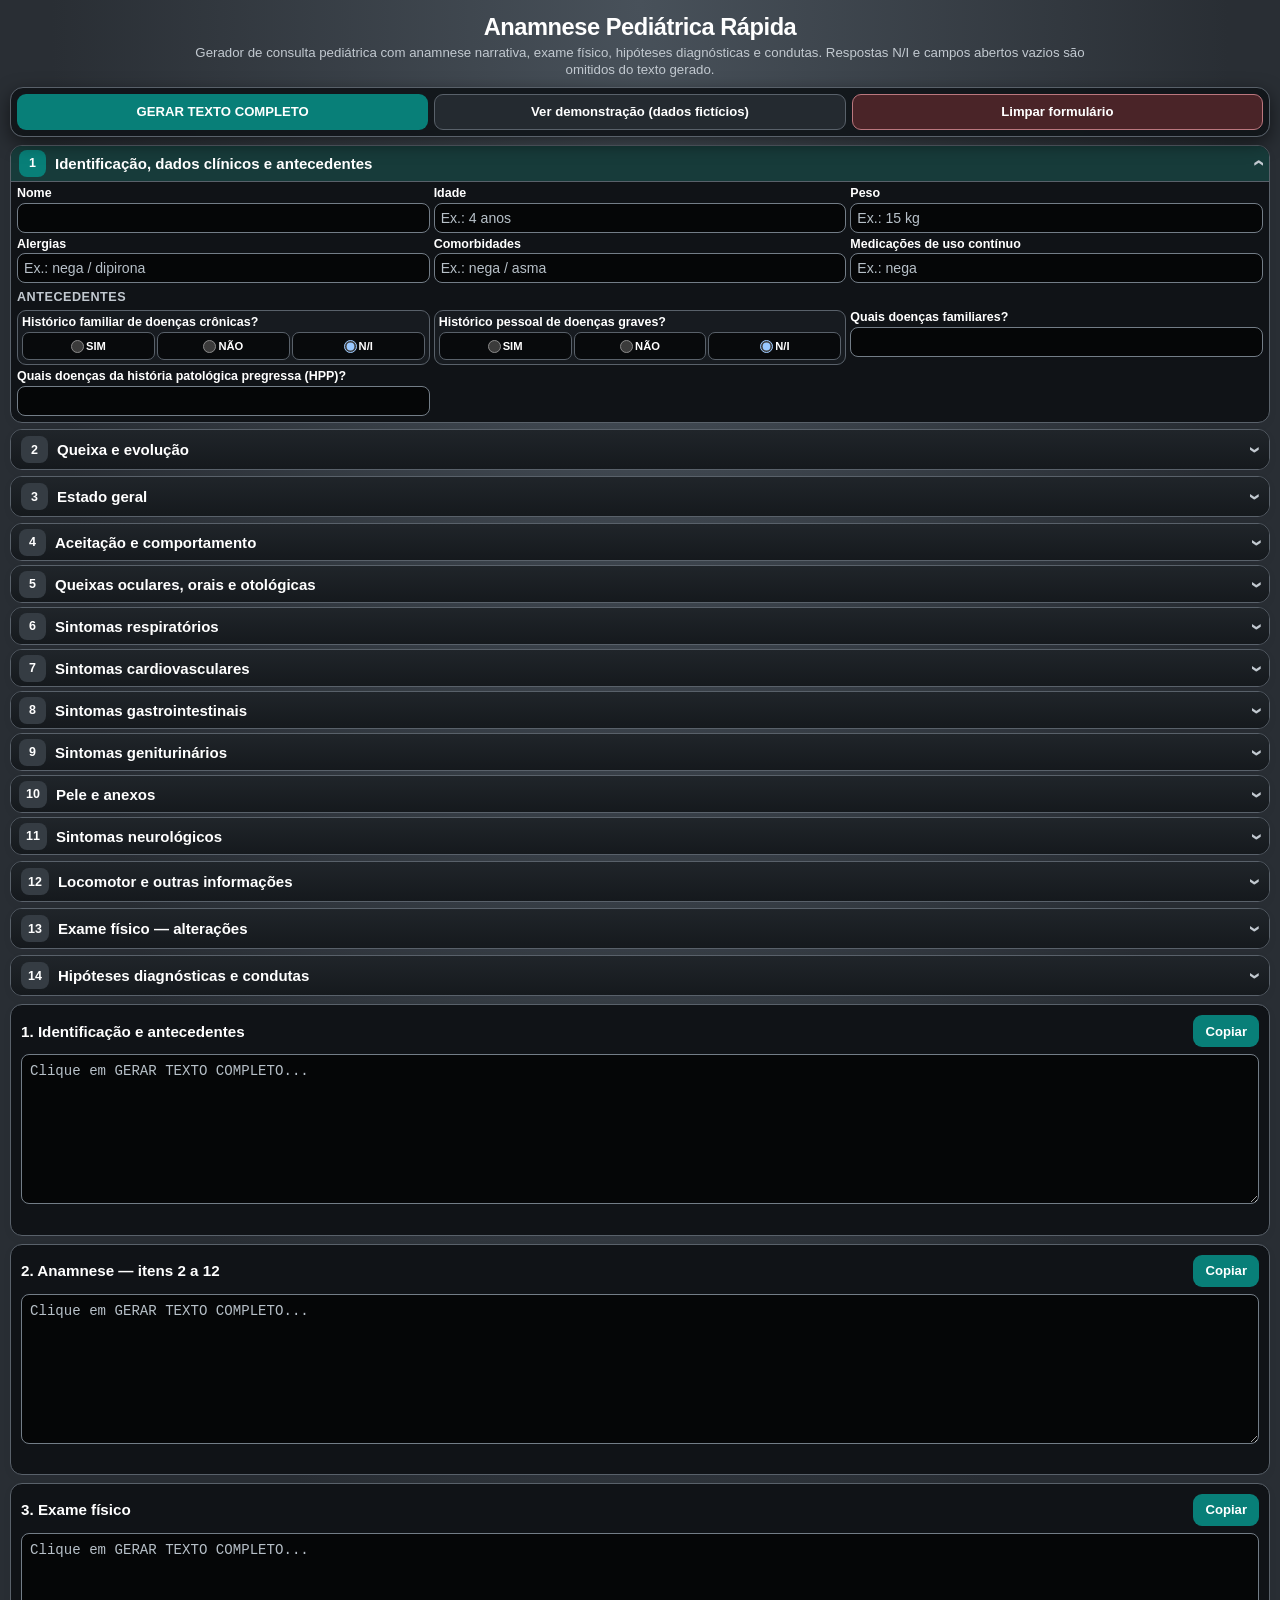
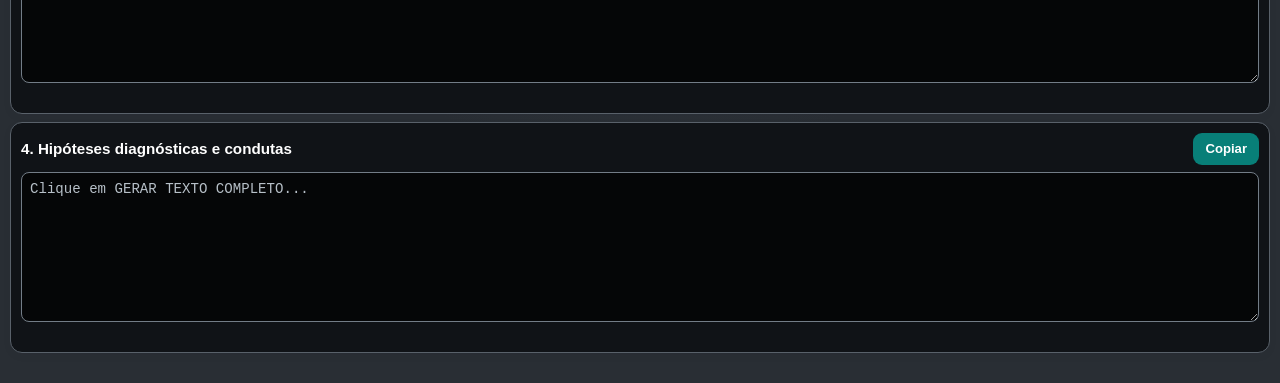
==== commit 78af3fa6: "fix: isolate fictional anamnese demonstration from clinical records Replace automatic healthy-child " ====
--- a/index.html
+++ b/index.html
@@ -47,6 +47,12 @@
 .copy-button{min-height:32px;padding:6px 12px;background:#087f78;color:#fff}
 .copy-button:hover,.pri:hover{background:#0b9990}
 .output-message{min-height:1em;margin:4px 0 0;color:#b8f3e8;font-size:.76rem}
+.demo-dialog{width:min(700px,calc(100% - 24px));max-height:85vh;overflow:auto;border:1px solid var(--border);border-radius:12px;background:var(--card);color:var(--text);padding:16px}
+.demo-dialog::backdrop{background:#000b}
+.demo-dialog h2{font-size:1.1rem;margin:0 0 8px}
+.demo-dialog h3{font-size:.95rem;margin:14px 0 6px}
+.demo-dialog p{line-height:1.5;margin-bottom:8px}
+.demo-dialog pre{white-space:pre-wrap;font:inherit;line-height:1.5;background:var(--soft);border:1px solid var(--border);border-radius:8px;padding:10px}
 .mini{font-size:.76rem;color:var(--muted);font-weight:400}
 @media(max-width:900px){.grid,.checks{grid-template-columns:repeat(2,minmax(0,1fr))}}
 @media(max-width:620px){
@@ -89,7 +95,7 @@
 <main>
   <div class="bar">
     <button class="pri" type="button" onclick="gerarTextoCompleto()">GERAR TEXTO COMPLETO</button>
-    <button class="sec" type="button" onclick="preencherHigida()">Preencher criança hígida</button>
+    <button class="sec" type="button" onclick="preencherHigida()" aria-haspopup="dialog" aria-controls="demonstracaoHigida">Ver demonstração (dados fictícios)</button>
     <button class="danger" type="button" onclick="limparFormulario()">Limpar formulário</button>
   </div>
 
@@ -263,6 +269,25 @@
     <p class="output-message" id="statusHipotesesCondutas" aria-live="polite"></p>
   </section>
 </main>
+
+<dialog id="demonstracaoHigida" class="demo-dialog" aria-labelledby="tituloDemonstracao" aria-describedby="avisoDemonstracao">
+  <h2 id="tituloDemonstracao">Demonstração — criança hígida fictícia</h2>
+  <p id="avisoDemonstracao"><strong>EXEMPLO FICTÍCIO — NÃO USAR EM PRONTUÁRIO.</strong> Esta visualização não preenche, apaga ou altera o formulário nem os textos do atendimento.</p>
+  <p>Exemplo somente para conhecer a organização da anamnese. No atendimento, registre apenas informações obtidas na história e no exame da criança.</p>
+  <h3>1. Identificação e antecedentes</h3>
+  <pre>EXEMPLO FICTÍCIO — NÃO USAR EM PRONTUÁRIO.
+Peso ilustrativo: 15 kg. Alergias, comorbidades, medicações e antecedentes: não informados neste exemplo.</pre>
+  <h3>2. Anamnese — itens 2 a 12</h3>
+  <pre>EXEMPLO FICTÍCIO — NÃO USAR EM PRONTUÁRIO.
+Criança comparece para consulta de rotina, sem queixas atuais. No cenário simulado, acompanhante refere apetite, aceitação de líquidos, diurese e evacuações preservados.</pre>
+  <h3>3. Exame físico</h3>
+  <pre>EXEMPLO FICTÍCIO — NÃO USAR EM PRONTUÁRIO.
+No cenário simulado: criança ativa e reativa, em bom estado geral. Estes achados não representam exame realizado em paciente.</pre>
+  <h3>4. Hipóteses diagnósticas e condutas</h3>
+  <pre>EXEMPLO FICTÍCIO — NÃO USAR EM PRONTUÁRIO.
+Consulta de rotina simulada. Nenhuma hipótese, prescrição ou orientação foi registrada no atendimento.</pre>
+  <button class="sec" type="button" onclick="fecharDemonstracao()" autofocus>Fechar demonstração e voltar ao atendimento</button>
+</dialog>
 
 <script>
 const grupos = {
@@ -662,17 +687,11 @@
 function setRadio(id,val){ const el=document.querySelector('input[name="'+id+'"][value="'+val+'"]'); if(el) el.checked=true; }
 function limparFormulario(){ if(!confirm('Limpar todos os campos?')) return; document.getElementById('formulario').reset(); document.querySelectorAll('input[value="ni"]').forEach(e=>e.checked=true); document.getElementById('condutas').value='- Prescrevo sintomáticos como medidas suportivas devido à condição de base.\n- Oriento ao acompanhante sinais e sintomas de alarme.\n- Acompanhante ciente e concordante com plano terapêutico proposto.\n- Deixo-me à disposição para esclarecimento de dúvidas ou eventuais ocorrências.'; limparCaixas(); }
 function preencherHigida(){
-  limparSemConfirmar();
-  peso.value='15 kg'; alergias.value='nega'; comorbidades.value='nega'; medContinuas.value='nega';
-  queixa.value='sem queixas no momento, vem realizar consulta de rotina porque teve pneumonia ano passado';
-  ['ativaReativa','comportamentoHabitual','consciente','orientada','alerta','interageComandos','movimentaMembro','extremidadesMovem','sensibilidadePreservada','diurese','evacuacoes','consomeLiquidos','apetite','estadoClinico','estadoIrritabilidade'].forEach(x=>setRadio(x,'sim'));
-  ['febre','dor','gemencia','choroPersistente','coriza','congestaoNasal','respiracaoBucal','respiracaoOfegante','tosseSecretiva','tosseSeca','dispneia','chieira','roncos','pioraNoturna','outrosRespBaixos','diarreia','constipacao','vomitosEspontaneos','vomitosPosTosse','vomitosCatarro','vomitosPosPrandiais','lesoesPeleMucosas','cocamLesoes','dorLesoes','secrecaoLesoesPresente','disseminacaoLesoes','sangramentoPele','olhoVermelho','secrecaoOcular','dorOcular','pruridoLacrimejamento','fotofobia','alteracaoVisual','lesoesOrais','dorOral','dorEngolir','otalgia','otorreia','pruridoOtologico','alteracaoAuditiva','zumbido','vertigem','movimentosAnormais','sincope','convulsoes','sonolenciaExcessiva','choroInconsolavel','comportamentoAnormal','vomitoJato','cefaleiaIntratavel','hematomaSubgaleal','bateuCabeca','historiaTrauma','equimosesHematomas','dorMecanica','dorInflamatoria','sinaisArtrite','desalinhamento','dorPeito','palpitacoes','cianose','sincopeAbrupta','sialorreia'].forEach(x=>setRadio(x,'nao'));
-  tipoFebre.value='nao-informada';
-  setRadio('usouMedicacaoSintomatica','nao');
-  setRadio('medicacaoAjudou','nao');
-  queixasUrinarias.value='nega'; queixasEvacuacao.value='nega'; sangueMucoFezes.value='nega'; secrecoesAnormais.value='nega';
-  gerarTextoCompleto();
-}
+  // Keep the legacy handler name, but never write example data into the clinical form.
+  const demonstracao=document.getElementById('demonstracaoHigida');
+  if(!demonstracao.open) demonstracao.showModal();
+}
+function fecharDemonstracao(){ document.getElementById('demonstracaoHigida').close(); }
 function limparCaixas(){ ['textoIdentificacao','textoAnamnese','textoExame','textoHipotesesCondutas'].forEach(id=>document.getElementById(id).value=''); ['statusIdentificacao','statusAnamnese','statusExame','statusHipotesesCondutas'].forEach(id=>document.getElementById(id).textContent=''); }
 function limparSemConfirmar(){ document.getElementById('formulario').reset(); document.querySelectorAll('input[value="ni"]').forEach(e=>e.checked=true); document.getElementById('condutas').value='- Prescrevo sintomáticos como medidas suportivas devido à condição de base.\n- Oriento ao acompanhante sinais e sintomas de alarme.\n- Acompanhante ciente e concordante com plano terapêutico proposto.\n- Deixo-me à disposição para esclarecimento de dúvidas ou eventuais ocorrências.'; limparCaixas(); }
 </script>
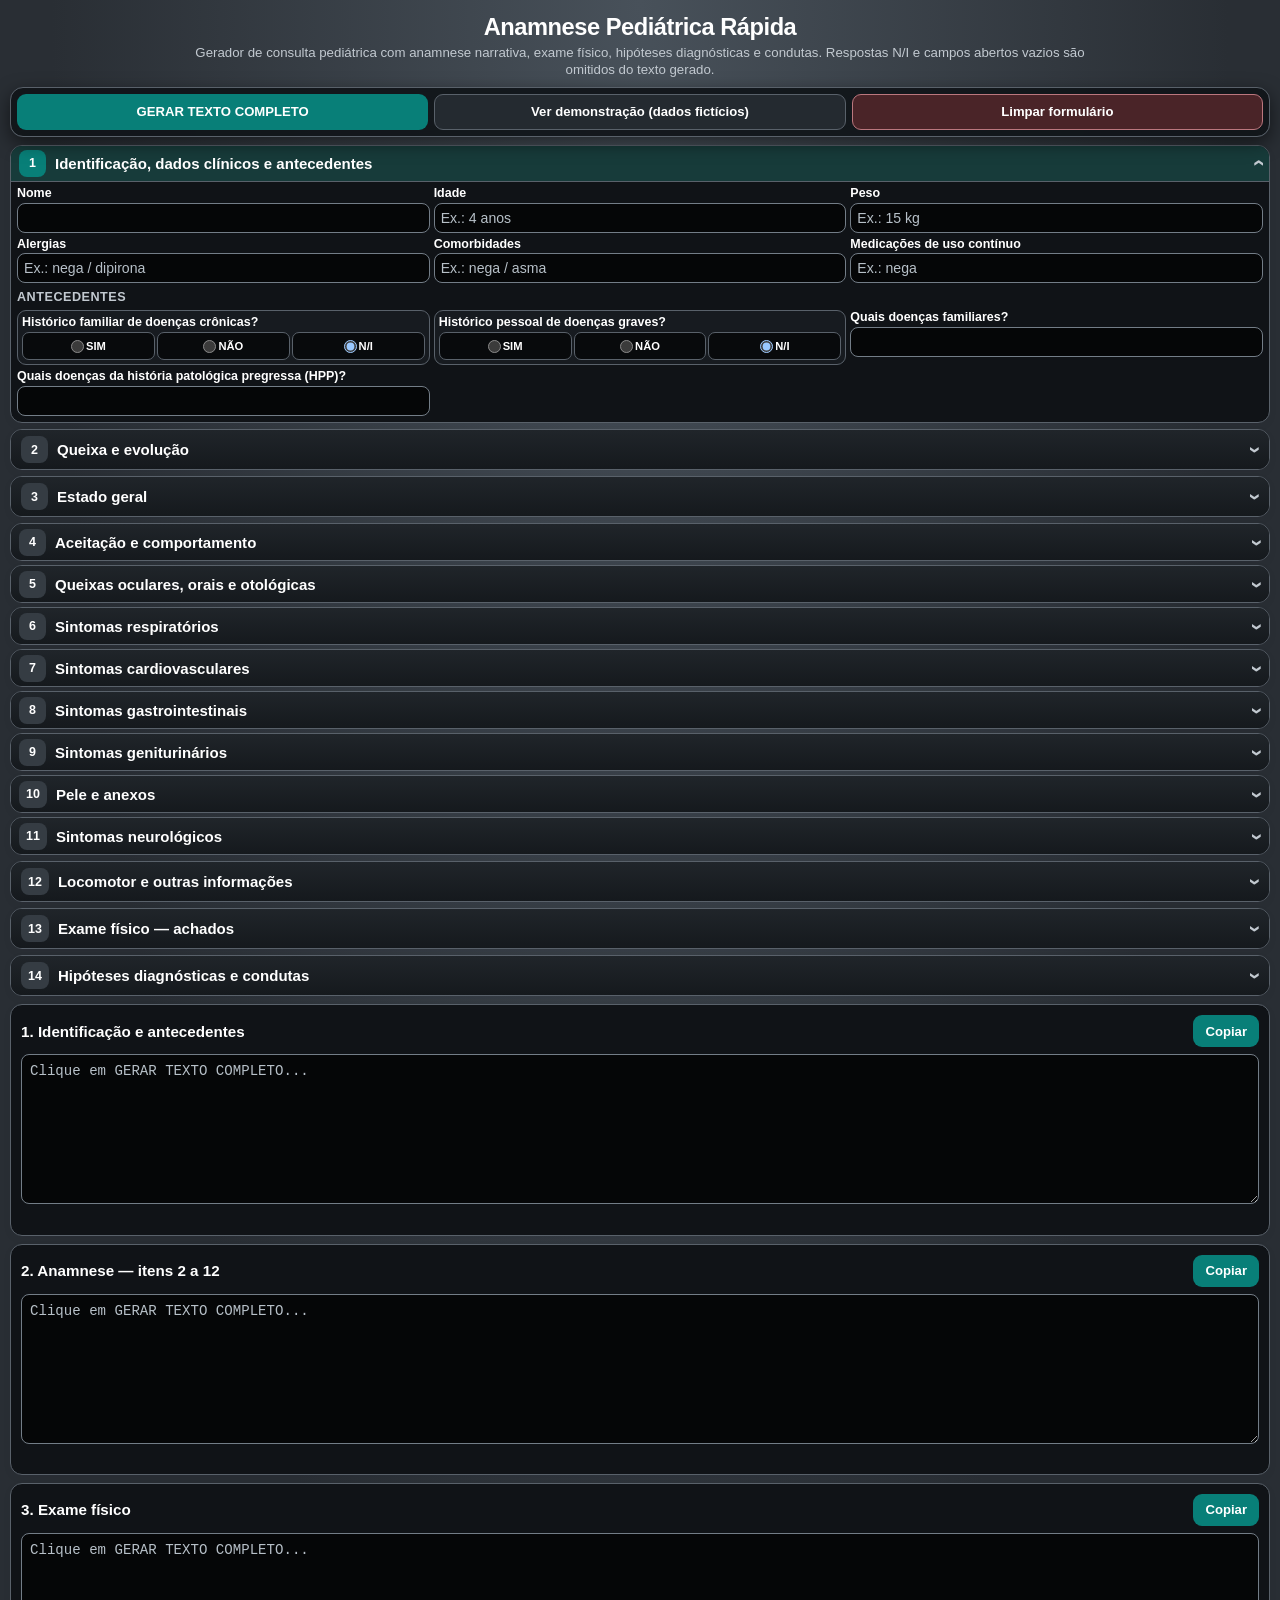
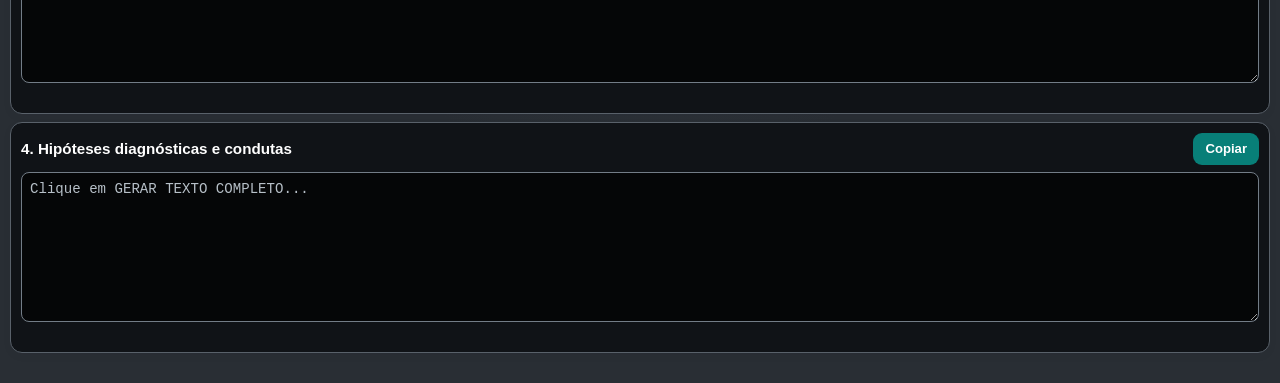
==== commit 068e3b81: "fix: require explicit clinical input for exam and conduct Keep the normal exam model available for r" ====
--- a/index.html
+++ b/index.html
@@ -49,6 +49,8 @@
 .output-message{min-height:1em;margin:4px 0 0;color:#b8f3e8;font-size:.76rem}
 .demo-dialog{width:min(700px,calc(100% - 24px));max-height:85vh;overflow:auto;border:1px solid var(--border);border-radius:12px;background:var(--card);color:var(--text);padding:16px}
 .demo-dialog::backdrop{background:#000b}
+.normal-model input{width:auto;min-height:auto;margin-right:6px}
+.modelo-exame{margin:8px 0}.modelo-exame pre{white-space:pre-wrap;font:inherit;font-size:.82rem;line-height:1.4}
 .demo-dialog h2{font-size:1.1rem;margin:0 0 8px}
 .demo-dialog h3{font-size:.95rem;margin:14px 0 6px}
 .demo-dialog p{line-height:1.5;margin-bottom:8px}
@@ -230,9 +232,12 @@
       </div>
     </details>
     <details class="accordion" name="consulta-secoes">
-      <summary><span class="num">13</span>Exame físico — alterações</summary>
-      <div class="conteudo">
-        <p class="hint">Descreva somente os achados alterados. O sistema correspondente será identificado e o texto normal daquele sistema será substituído integralmente, evitando contradições. Você pode escrever livremente (“ausculta pulmonar reduzida em base direita”) ou usar prefixos como “SR:”, “SCV:”, “Pele e fâneros:”, “Otoscopia:”. Para alterações em sistemas diferentes, prefira uma linha para cada sistema.</p>
+      <summary><span class="num">13</span>Exame físico — achados</summary>
+      <div class="conteudo">
+        <p class="hint">Registre os achados efetivamente examinados. Campos vazios não geram achados normais. Use texto livre ou prefixos como “SR:”, “SCV:”, “Pele e fâneros:” e “Otoscopia:”; prefira uma linha para cada sistema.</p>
+        <details class="modelo-exame"><summary>Revisar modelo de exame normal (opcional)</summary><pre id="modeloExameNormal"></pre></details>
+        <label class="normal-model"><input id="incluirExameNormal" type="checkbox">Confirmo que examinei e revisei os achados do modelo normal e quero incluí-los.</label>
+        <p class="hint">Selecione somente se os achados do modelo forem aplicáveis. Achados digitados substituem o texto do sistema correspondente. Registre medidas e escores efetivamente obtidos no campo abaixo.</p>
         <textarea id="alteracoesExame" class="tall" placeholder="Ex.: ausculta pulmonar reduzida em base direita&#10;Pele e fâneros: presença de furúnculo em perna esquerda de 5 cm de diâmetro com orifício de drenagem"></textarea>
       </div>
     </details>
@@ -240,10 +245,7 @@
       <summary><span class="num">14</span>Hipóteses diagnósticas e condutas</summary>
       <div class="conteudo grid">
         <p><label>Hipóteses-diagnósticas?</label><textarea id="hipoteses" placeholder="Ex.: IVAS; dermatite; gastroenterite..."></textarea></p>
-        <p><label>Condutas?</label><textarea id="condutas" class="tall">- Prescrevo sintomáticos como medidas suportivas devido à condição de base.
-- Oriento ao acompanhante sinais e sintomas de alarme.
-- Acompanhante ciente e concordante com plano terapêutico proposto.
-- Deixo-me à disposição para esclarecimento de dúvidas ou eventuais ocorrências.</textarea></p>
+        <p><label>Condutas?</label><textarea id="condutas" class="tall" placeholder="Registre as condutas realizadas, prescrições e orientações efetivamente fornecidas."></textarea></p>
       </div>
     </details>
   </form>
@@ -461,17 +463,18 @@
 
 const examePadrao = {
   'Estado geral':'Criança em bom estado geral, corada, hidratada, anictérica, acianótica, afebril, eupneica, ativa e reativa, com comportamento adequado para a idade.',
-  'SN':'Consciente, alerta e responsiva, com interação e contato apropriados para a idade. Pupilas isocóricas e fotorreagentes. Motricidade ocular extrínseca preservada. Mímica facial simétrica, sem déficits focais evidentes. Movimenta espontânea e simetricamente os quatro membros, sem tremores, dismetrias ou movimentos anormais. Força muscular 5/5 globalmente, com tônus preservado. Sensibilidade superficial e profunda aparentemente preservadas, sem déficits grosseiros ao exame. Marcha, quando aplicável, sem alterações evidentes. Ausência de rigidez de nuca ou sinais de irritação meníngea; Kernig e Brudzinski negativos. ECGp 15.',
+  'SN':'Consciente, alerta e responsiva, com interação e contato apropriados para a idade. Pupilas isocóricas e fotorreagentes. Motricidade ocular extrínseca preservada. Mímica facial simétrica, sem déficits focais evidentes. Movimenta espontânea e simetricamente os quatro membros, sem tremores, dismetrias ou movimentos anormais. Tônus preservado. Sensibilidade superficial e profunda aparentemente preservadas, sem déficits grosseiros ao exame. Marcha, quando aplicável, sem alterações evidentes. Ausência de rigidez de nuca ou sinais de irritação meníngea; Kernig e Brudzinski negativos.',
   'Crânio':'Normocefálico, de conformação habitual, atraumático, sem abaulamentos ou depressões evidentes.',
   'Otoscopia':'Condutos auditivos externos pérvios, sem sinais inflamatórios ou secreções. Membranas timpânicas íntegras e translúcidas, com reflexo luminoso preservado bilateralmente, sem abaulamento, retração ou sinais de efusão em orelha média.',
   'Oroscopia':'Mucosa oral e orofaríngea de coloração habitual, hidratadas, sem úlceras, fissuras, leucoplasias ou outras lesões evidentes. Amígdalas sem exsudatos ou placas. Orofaringe sem alterações inflamatórias significativas.',
   'Rinoscopia anterior':'Cornetos nasais sem hipertrofia significativa, sem secreção patológica. Septo e vestíbulos nasais sem lesões superficiais evidentes.',
   'Linfonodos/pescoço':'Ausência de linfonodomegalias palpáveis em cadeias submentonianas, submandibulares, cervicais anteriores e posteriores, occipitais, pré e retroauriculares, supraclaviculares e axilares. Tireoide sem aumento palpável. Ausência de massas cervicais evidentes.',
-  'SR':'Tórax simétrico, com boa expansibilidade bilateral. Eupneica, sem tiragens ou uso de musculatura acessória. Som claro pulmonar à percussão. Murmúrio vesicular fisiológico e bem distribuído bilateralmente, sem ruídos adventícios. SatO2 97% em ar ambiente.',
-  'SCV':'Ritmo cardíaco regular, em dois tempos, bulhas normofonéticas, sem sopros ou ruídos adventícios. Pulsos periféricos palpáveis, cheios e simétricos. Extremidades aquecidas e bem perfundidas. Normocárdica e normosfígmica. TEC < 2s.',
+  'SR':'Tórax simétrico, com boa expansibilidade bilateral. Eupneica, sem tiragens ou uso de musculatura acessória. Som claro pulmonar à percussão. Murmúrio vesicular fisiológico e bem distribuído bilateralmente, sem ruídos adventícios.',
+  'SCV':'Ritmo cardíaco regular, em dois tempos, bulhas normofonéticas, sem sopros ou ruídos adventícios. Pulsos periféricos palpáveis, cheios e simétricos. Extremidades aquecidas e bem perfundidas. Normocárdica e normosfígmica.',
   'SD':'Abdome plano, flácido, normotimpânico, com ruídos hidroaéreos presentes. Indolor à palpação superficial e profunda, sem massas ou visceromegalias palpáveis. Sem defesa, rigidez ou sinais de irritação peritoneal. Descompressão brusca indolor; Blumberg negativo. Lojas renais livres, Giordano negativo bilateralmente.',
   'Pele e fâneros':'Pele íntegra, normocorada, com turgor e elasticidade preservados, sem exantemas, petéquias, equimoses ou outras lesões cutâneas evidentes. Extremidades aquecidas, sem edema. Fâneros sem alterações relevantes ao exame.'
 };
+document.getElementById('modeloExameNormal').textContent=Object.entries(examePadrao).map(([sistema,texto])=>'- '+sistema+': '+texto).join('\n');
 function normalizarTermoExame(s){
   return String(s||'').toLocaleLowerCase('pt-BR').normalize('NFD').replace(/[\u0300-\u036f]/g,'').trim();
 }
@@ -527,7 +530,8 @@
 }
 function gerarExameFisico(){
   const alt=V('alteracoesExame');
-  const secoes=Object.assign({}, examePadrao);
+  const incluirModelo=document.getElementById('incluirExameNormal')?.checked===true;
+  const secoes=Object.fromEntries(Object.entries(examePadrao).map(([sistema,texto])=>[sistema,incluirModelo?texto:'']));
   if(alt){
     const alteracoesPorSistema={};
     const naoClassificadas=[];
@@ -550,7 +554,7 @@
     Object.entries(alteracoesPorSistema).forEach(([chave,textos])=>{ secoes[chave]=textos.join(' '); });
     if(naoClassificadas.length) secoes['Alterações relatadas ao exame físico']=naoClassificadas.join(' ');
   }
-  return Object.keys(secoes).map(k=>'- '+k+': '+secoes[k]).join('\n');
+  return Object.keys(secoes).filter(k=>secoes[k]).map(k=>'- '+k+': '+secoes[k]).join('\n');
 }
 
 function gerarAnamneseNarrativa(){
@@ -685,7 +689,7 @@
   }
 }
 function setRadio(id,val){ const el=document.querySelector('input[name="'+id+'"][value="'+val+'"]'); if(el) el.checked=true; }
-function limparFormulario(){ if(!confirm('Limpar todos os campos?')) return; document.getElementById('formulario').reset(); document.querySelectorAll('input[value="ni"]').forEach(e=>e.checked=true); document.getElementById('condutas').value='- Prescrevo sintomáticos como medidas suportivas devido à condição de base.\n- Oriento ao acompanhante sinais e sintomas de alarme.\n- Acompanhante ciente e concordante com plano terapêutico proposto.\n- Deixo-me à disposição para esclarecimento de dúvidas ou eventuais ocorrências.'; limparCaixas(); }
+function limparFormulario(){ if(confirm('Limpar todos os campos?')) limparSemConfirmar(); }
 function preencherHigida(){
   // Keep the legacy handler name, but never write example data into the clinical form.
   const demonstracao=document.getElementById('demonstracaoHigida');
@@ -693,7 +697,7 @@
 }
 function fecharDemonstracao(){ document.getElementById('demonstracaoHigida').close(); }
 function limparCaixas(){ ['textoIdentificacao','textoAnamnese','textoExame','textoHipotesesCondutas'].forEach(id=>document.getElementById(id).value=''); ['statusIdentificacao','statusAnamnese','statusExame','statusHipotesesCondutas'].forEach(id=>document.getElementById(id).textContent=''); }
-function limparSemConfirmar(){ document.getElementById('formulario').reset(); document.querySelectorAll('input[value="ni"]').forEach(e=>e.checked=true); document.getElementById('condutas').value='- Prescrevo sintomáticos como medidas suportivas devido à condição de base.\n- Oriento ao acompanhante sinais e sintomas de alarme.\n- Acompanhante ciente e concordante com plano terapêutico proposto.\n- Deixo-me à disposição para esclarecimento de dúvidas ou eventuais ocorrências.'; limparCaixas(); }
+function limparSemConfirmar(){ document.getElementById('formulario').reset(); document.querySelectorAll('input[value="ni"]').forEach(e=>e.checked=true); limparCaixas(); }
 </script>
 <!-- deploy-refresh: gerar-texto-completo verified 2026-10-06 -->
 </body>
